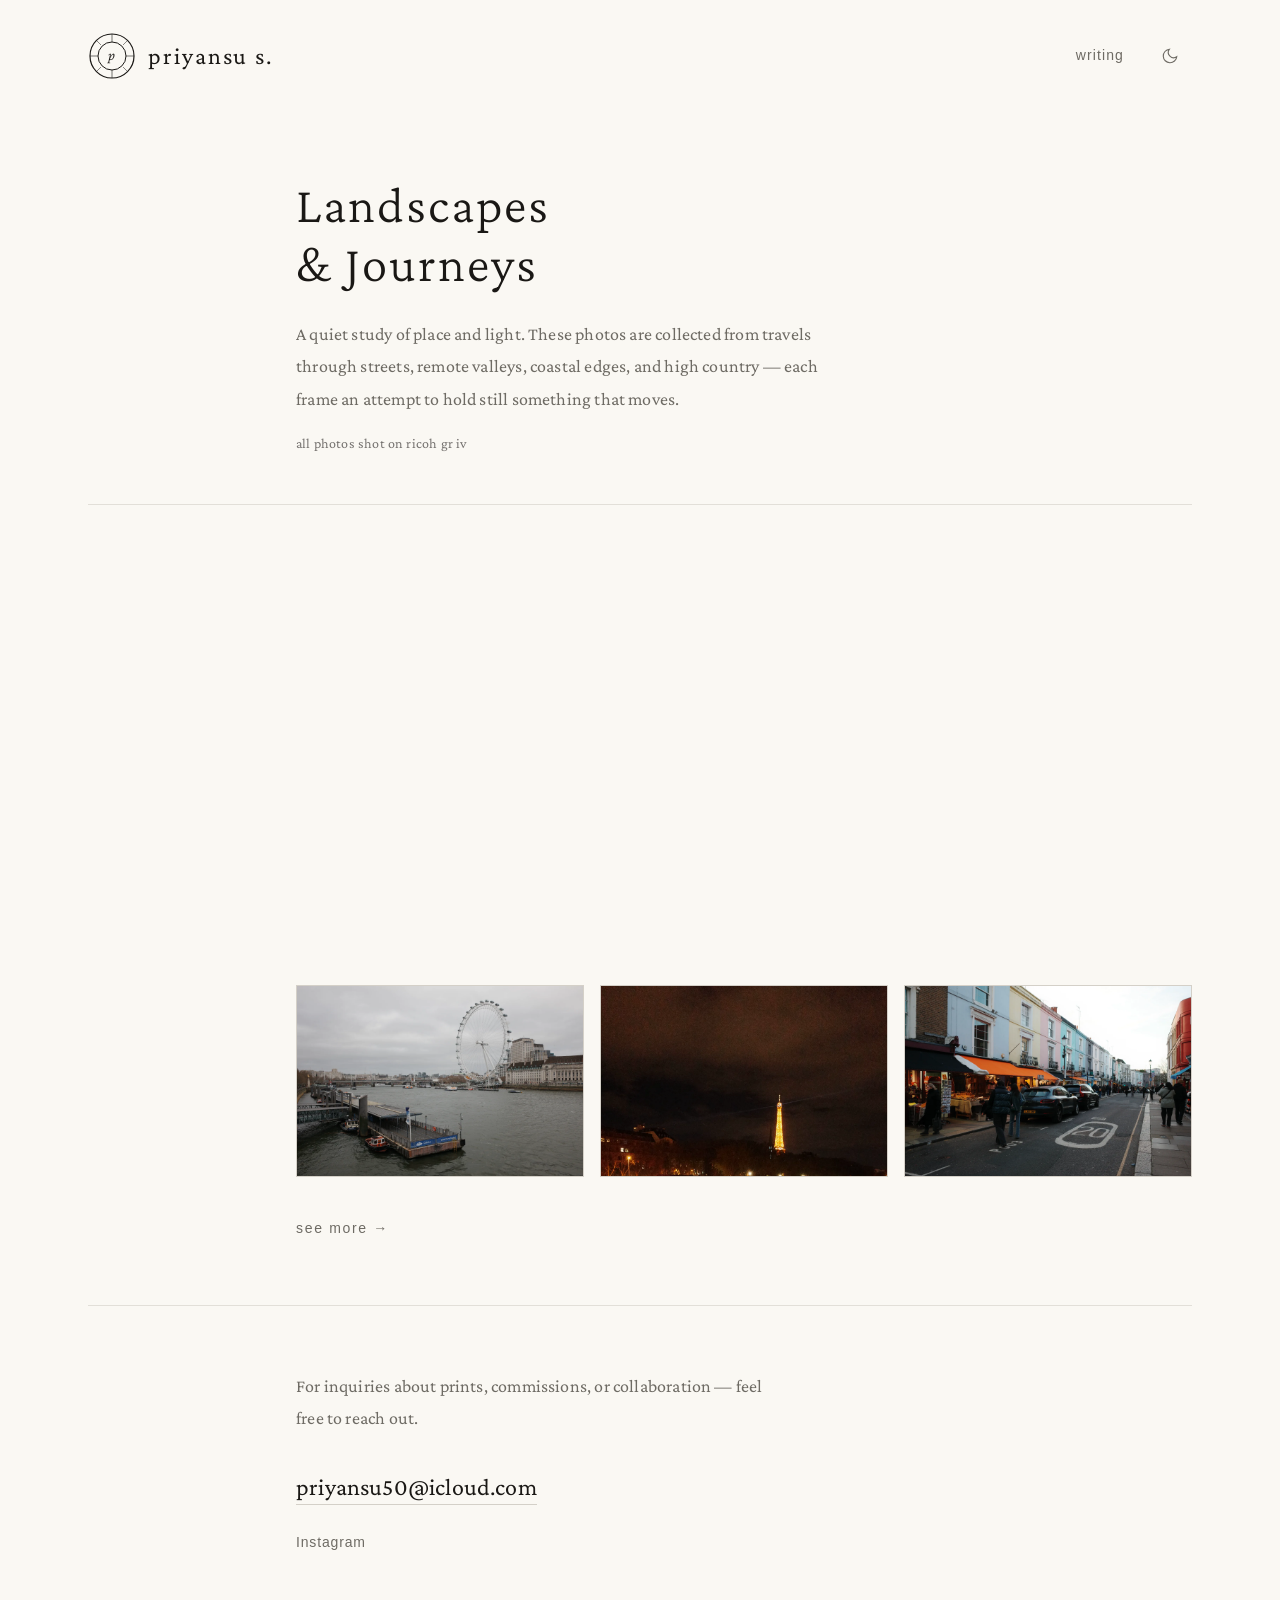
==== index.html @ a1572fcf "Fix hero spacing: remove br tag, tighten gap before gallery" ====
<!DOCTYPE html>
<html lang="en">
<head>
  <meta charset="UTF-8">
  <meta name="viewport" content="width=device-width, initial-scale=1.0">
  <title>priyansu.s</title>
  <meta name="description" content="Photography by priyansu s. — landscapes, travel, and street.">

  <!-- Open Graph -->
  <meta property="og:title" content="priyansu.s">
  <meta property="og:description" content="Photography by priyansu s. — landscapes, travel, and street.">
  <meta property="og:image" content="https://priyansu-sahu.github.io/photography-portfolio/assets/og-image.png">
  <meta property="og:type" content="website">

  <!-- Twitter Card -->
  <meta name="twitter:card" content="summary_large_image">
  <meta name="twitter:title" content="priyansu.s">
  <meta name="twitter:description" content="Photography by priyansu s.">
  <meta name="twitter:image" content="https://priyansu-sahu.github.io/photography-portfolio/assets/og-image.png">

  <!-- Fonts: Crimson Pro (Oxidist-inspired serif) + Satoshi (clean label sans) -->
  <link rel="icon" type="image/png" href="./assets/favicon.png">
  <link rel="shortcut icon" href="./assets/favicon.ico">
  <link rel="apple-touch-icon" href="./assets/favicon.png">
  <link rel="preconnect" href="https://fonts.googleapis.com">
  <link rel="preconnect" href="https://fonts.gstatic.com" crossorigin>
  <link rel="preconnect" href="https://api.fontshare.com" crossorigin>
  <link href="https://fonts.googleapis.com/css2?family=Crimson+Pro:ital,wght@0,200..900;1,200..900&display=swap" rel="stylesheet">
  <link href="https://api.fontshare.com/v2/css?f[]=satoshi@400,500,700&display=swap" rel="stylesheet">

  <link rel="stylesheet" href="./base.css">
  <link rel="stylesheet" href="./style.css">

  <!-- Inline critical: prevent flash of unstyled content -->
  <script>
    (function(){
      var d=document.documentElement;
      try{
        var saved=localStorage.getItem('theme');
        if(saved==='light'||saved==='dark') d.setAttribute('data-theme',saved);
        else if(matchMedia('(prefers-color-scheme:dark)').matches) d.setAttribute('data-theme','dark');
      }catch(e){
        if(matchMedia('(prefers-color-scheme:dark)').matches) d.setAttribute('data-theme','dark');
      }
    })();
  </script>
</head>
<body>

  <!-- Skip link -->
  <a href="#main" class="sr-only" style="position:absolute;top:0;left:0;z-index:200;padding:1rem;background:var(--color-bg);color:var(--color-text);">Skip to content</a>

  <div class="site-wrapper">

    <!-- ==================== HEADER ==================== -->
    <header class="site-header">
      <a href="/" class="logo-link" aria-label="Home">
        <!-- SVG Logo: Aperture/lens-inspired geometric mark -->
        <svg class="logo-svg" viewBox="0 0 48 48" fill="none" xmlns="http://www.w3.org/2000/svg" aria-hidden="true">
          <circle cx="24" cy="24" r="22" stroke="currentColor" stroke-width="1.2"/>
          <circle cx="24" cy="24" r="14" stroke="currentColor" stroke-width="1"/>
          <!-- Aperture blades -->
          <line x1="24" y1="2" x2="24" y2="10" stroke="currentColor" stroke-width="0.6"/>
          <line x1="24" y1="38" x2="24" y2="46" stroke="currentColor" stroke-width="0.6"/>
          <line x1="2" y1="24" x2="10" y2="24" stroke="currentColor" stroke-width="0.6"/>
          <line x1="38" y1="24" x2="46" y2="24" stroke="currentColor" stroke-width="0.6"/>
          <!-- Diagonal ticks -->
          <line x1="8.3" y1="8.3" x2="13" y2="13" stroke="currentColor" stroke-width="0.5"/>
          <line x1="35" y1="35" x2="39.7" y2="39.7" stroke="currentColor" stroke-width="0.5"/>
          <line x1="39.7" y1="8.3" x2="35" y2="13" stroke="currentColor" stroke-width="0.5"/>
          <line x1="13" y1="35" x2="8.3" y2="39.7" stroke="currentColor" stroke-width="0.5"/>
          <!-- Center p -->
          <text x="24" y="28" text-anchor="middle" dominant-baseline="auto" font-family="'Crimson Pro', Georgia, serif" font-style="italic" font-size="15" font-weight="300" fill="currentColor" stroke="none">p</text>
        </svg>
        <span class="logo-wordmark">priyansu s.</span>
      </a>

      <nav class="header-nav" aria-label="Primary">
        <a href="./blog" class="nav-link">writing</a>
        <button class="theme-toggle" data-theme-toggle aria-label="Switch to dark mode">
          <svg width="18" height="18" viewBox="0 0 24 24" fill="none" stroke="currentColor" stroke-width="1.5">
            <circle cx="12" cy="12" r="5"/>
            <path d="M12 1v2M12 21v2M4.22 4.22l1.42 1.42M18.36 18.36l1.42 1.42M1 12h2M21 12h2M4.22 19.78l1.42-1.42M18.36 5.64l1.42-1.42"/>
          </svg>
        </button>
      </nav>
    </header>

    <!-- ==================== MAIN ==================== -->
    <main id="main">

      <!-- HERO — Anecdote ledger-style intro -->
      <section class="hero">
        <div class="hero-label" aria-hidden="true"></div>
        <div class="hero-content">
          <h1>Landscapes<br>& Journeys</h1>
          <p>
            A quiet study of place and light. These photos are collected
            from travels through streets, remote valleys, coastal edges, and high country —
            each frame an attempt to hold still something that moves.
          </p>
          <p style="margin-top: var(--space-4); font-size: var(--text-xs); color: var(--color-text-faint);">all photos shot on ricoh gr iv</p>
        </div>
      </section>

      <!-- GALLERY -->
      <section class="section-row" id="gallery">
        <div class="section-label" aria-hidden="true"></div>
        <div class="gallery-grid">

          <div class="gallery-item reveal" data-lightbox>
            <picture><source srcset="./assets/R0001320.webp" type="image/webp"><img src="./assets/R0001320.jpg" alt="osaka streets" loading="eager" fetchpriority="high" decoding="sync" width="1600" height="1067"></picture>
            <div class="gallery-caption">osaka streets</div>
          </div>

          <div class="gallery-item reveal" data-lightbox>
            <picture><source srcset="./assets/R0001838.webp" type="image/webp"><img src="./assets/R0001838.jpg" alt="South Downs" loading="lazy" decoding="async" width="1600" height="1067"></picture>
            <div class="gallery-caption">south downs</div>
          </div>

          <div class="gallery-item reveal" data-lightbox>
            <picture><source srcset="./assets/R0001848.webp" type="image/webp"><img src="./assets/R0001848.jpg" alt="Beachy Head" loading="lazy" decoding="async" width="1600" height="1067"></picture>
            <div class="gallery-caption">beachy head</div>
          </div>

          <div class="gallery-item reveal" data-lightbox>
            <picture><source srcset="./assets/R0001851.webp" type="image/webp"><img src="./assets/R0001851.jpg" alt="Seven Sisters" loading="lazy" decoding="async" width="1600" height="1067"></picture>
            <div class="gallery-caption">seven sisters</div>
          </div>

          <div class="gallery-item reveal" data-lightbox>
            <picture><source srcset="./assets/R0001999.webp" type="image/webp"><img src="./assets/R0001999.jpg" alt="Louvre" loading="lazy" decoding="async" width="1600" height="1067"></picture>
            <div class="gallery-caption">louvre</div>
          </div>

          <div class="gallery-item reveal" data-lightbox>
            <picture><source srcset="./assets/R0002069.webp" type="image/webp"><img src="./assets/R0002069.jpg" alt="Seine" loading="lazy" decoding="async" width="1600" height="1067"></picture>
            <div class="gallery-caption">seine</div>
          </div>

          <div class="gallery-item reveal" data-lightbox>
            <picture><source srcset="./assets/R0001739.webp" type="image/webp"><img src="./assets/R0001739.jpg" alt="london eye" loading="lazy" decoding="async" width="1600" height="1067"></picture>
            <div class="gallery-caption">london eye</div>
          </div>

          <div class="gallery-item reveal" data-lightbox>
            <picture><source srcset="./assets/R0002017.webp" type="image/webp"><img src="./assets/R0002017.jpg" alt="paris at night" loading="lazy" decoding="async" width="897" height="1345"></picture>
            <div class="gallery-caption">paris at night</div>
          </div>

          <div class="gallery-item reveal" data-lightbox>
            <picture><source srcset="./assets/R0001812.webp" type="image/webp"><img src="./assets/R0001812.jpg" alt="portobello road" loading="lazy" decoding="async" width="1600" height="1067"></picture>
            <div class="gallery-caption">portobello road</div>
          </div>

          <a href="./gallery" class="see-more-link">see more &rarr;</a>
        </div>
      </section>

      <!-- CONTACT -->
      <section class="section-row" id="contact">
        <div class="section-label" aria-hidden="true"></div>
        <div class="contact-content">
          <p>
            For inquiries about prints, commissions, or collaboration — feel free to reach out.
          </p>
          <a href="mailto:priyansu50@icloud.com" class="contact-email">priyansu50@icloud.com</a>
          <div class="contact-links">
            <a href="https://www.instagram.com/priontherun" target="_blank" rel="noopener noreferrer">Instagram</a>

          </div>
        </div>
      </section>

    </main>

    <!-- ==================== FOOTER ==================== -->

  </div>

  <!-- LIGHTBOX -->
  <div class="lightbox" id="lightbox" role="dialog" aria-modal="true" aria-label="Image viewer">
    <button class="lightbox-close" aria-label="Close image viewer">
      <svg width="24" height="24" viewBox="0 0 24 24" fill="none" stroke="currentColor" stroke-width="1.5">
        <path d="M18 6 6 18M6 6l12 12"/>
      </svg>
    </button>
    <button class="lightbox-prev" id="lightbox-prev" aria-label="Previous image">
      <svg width="24" height="24" viewBox="0 0 24 24" fill="none" stroke="currentColor" stroke-width="1.5">
        <path d="M15 18l-6-6 6-6"/>
      </svg>
    </button>
    <img src="" alt="Full size photograph" id="lightbox-img">
    <div class="lightbox-counter" id="lightbox-counter"></div>
    <button class="lightbox-next" id="lightbox-next" aria-label="Next image">
      <svg width="24" height="24" viewBox="0 0 24 24" fill="none" stroke="currentColor" stroke-width="1.5">
        <path d="M9 18l6-6-6-6"/>
      </svg>
    </button>
  </div>

  <script src="./app.js" defer></script>
</body>
</html>
---- base.css ----
/* base.css — Reset & Foundation */
*, *::before, *::after { box-sizing: border-box; margin: 0; padding: 0; }

html {
  -moz-text-size-adjust: none;
  -webkit-text-size-adjust: none;
  text-size-adjust: none;
  -webkit-font-smoothing: antialiased;
  -moz-osx-font-smoothing: grayscale;
  text-rendering: optimizeLegibility;
  scroll-behavior: smooth;
  hanging-punctuation: first last;
  scroll-padding-top: 4rem;
}

body {
  min-height: 100dvh;
  line-height: 1.6;
  font-family: var(--font-body, serif);
  font-size: var(--text-base);
  color: var(--color-text);
  background-color: var(--color-bg);
}

img, picture, video, canvas, svg { display: block; max-width: 100%; height: auto; }
ul[role="list"], ol[role="list"] { list-style: none; }
input, button, textarea, select { font: inherit; color: inherit; }

h1, h2, h3, h4, h5, h6 { text-wrap: balance; line-height: 1.15; }
p, li, figcaption { text-wrap: pretty; max-width: 72ch; }

::selection {
  background: rgba(91, 59, 64, 0.25); /* fallback for browsers without oklch */
  background: oklch(from var(--color-accent) l c h / 0.25);
  color: var(--color-text);
}

:focus-visible {
  outline: 2px solid var(--color-accent);
  outline-offset: 3px;
  border-radius: 2px;
}

@media (prefers-reduced-motion: reduce) {
  *, *::before, *::after {
    animation-duration: 0.01ms !important;
    animation-iteration-count: 1 !important;
    transition-duration: 0.01ms !important;
    scroll-behavior: auto !important;
  }
}

button { cursor: pointer; background: none; border: none; }

a, button, [role="button"], [role="link"], input, textarea, select {
  transition: color 180ms cubic-bezier(0.16, 1, 0.3, 1),
              background 180ms cubic-bezier(0.16, 1, 0.3, 1),
              border-color 180ms cubic-bezier(0.16, 1, 0.3, 1),
              opacity 180ms cubic-bezier(0.16, 1, 0.3, 1);
}

.sr-only {
  position: absolute; width: 1px; height: 1px; padding: 0; margin: -1px;
  overflow: hidden; clip: rect(0, 0, 0, 0); white-space: nowrap; border-width: 0;
}
---- style.css ----
/* ============================================================
   PHOTOGRAPHY PORTFOLIO — Style
   Art direction: Anecdote NYC warmth + Oxidist book typography
   ============================================================ */

/* --- Design Tokens --- */
:root {
  /* Type scale (fluid) */
  --text-xs:   clamp(0.75rem,  0.7rem  + 0.25vw, 0.875rem);
  --text-sm:   clamp(0.875rem, 0.8rem  + 0.35vw, 1rem);
  --text-base: clamp(1rem,     0.95rem + 0.25vw, 1.125rem);
  --text-lg:   clamp(1.125rem, 1rem    + 0.75vw, 1.5rem);
  --text-xl:   clamp(1.5rem,   1.2rem  + 1.25vw, 2.25rem);
  --text-2xl:  clamp(2rem,     1.2rem  + 2.5vw,  3.5rem);
  --text-3xl:  clamp(2.5rem,   1rem    + 4vw,    5rem);

  /* Spacing (4px base) */
  --space-1:  0.25rem;
  --space-2:  0.5rem;
  --space-3:  0.75rem;
  --space-4:  1rem;
  --space-5:  1.25rem;
  --space-6:  1.5rem;
  --space-8:  2rem;
  --space-10: 2.5rem;
  --space-12: 3rem;
  --space-16: 4rem;
  --space-20: 5rem;
  --space-24: 6rem;
  --space-32: 8rem;

  /* Fonts */
  --font-body: 'Crimson Pro', 'Georgia', serif;
  --font-display: 'Crimson Pro', 'Georgia', serif;
  --font-label: 'Satoshi', 'Helvetica Neue', sans-serif;

  /* Transitions */
  --ease-out: cubic-bezier(0.16, 1, 0.3, 1);
  --transition-interactive: 180ms cubic-bezier(0.16, 1, 0.3, 1);
}

/* --- Light Mode (default) --- */
:root, [data-theme="light"] {
  --color-bg:          #faf8f3;
  --color-surface:     #f5f2eb;
  --color-text:        #1a1815;
  --color-text-muted:  #6e6b64;
  --color-text-faint:  #767370;
  --color-accent:      #5b3b40;
  --color-accent-hover:#4a2d32;
  --color-border:      #d4d0c8;
  --color-divider:     #e2dfd8;
}

/* --- Dark Mode --- */
[data-theme="dark"] {
  --color-bg:          #141311;
  --color-surface:     #1e1d1a;
  --color-text:        #d5d3ce;
  --color-text-muted:  #8a8882;
  --color-text-faint:  #777471;
  --color-accent:      #c2929a;
  --color-accent-hover:#d4a8af;
  --color-border:      #3d3c38;
  --color-divider:     #2a2926;
}

@media (prefers-color-scheme: dark) {
  :root:not([data-theme]) {
    --color-bg:          #141311;
    --color-surface:     #1e1d1a;
    --color-text:        #d5d3ce;
    --color-text-muted:  #8a8882;
    --color-text-faint:  #777471;
    --color-accent:      #c2929a;
    --color-accent-hover:#d4a8af;
    --color-border:      #3d3c38;
    --color-divider:     #2a2926;
  }
}

/* ============================================================
   LAYOUT
   ============================================================ */

body {
  font-family: var(--font-body);
  font-size: var(--text-base);
  line-height: 1.7;
  letter-spacing: 0.01em;
}

.site-wrapper {
  max-width: 1200px;
  margin-inline: auto;
  padding-inline: var(--space-6);
}

@media (min-width: 1024px) {
  .site-wrapper {
    padding-inline: var(--space-12);
  }
}

/* ============================================================
   HEADER — Oxidist-style sidebar feel on desktop, top on mobile
   ============================================================ */

.site-header {
  padding-block: var(--space-8);
  display: flex;
  align-items: center;
  justify-content: space-between;
}

.logo-link {
  display: flex;
  align-items: center;
  gap: var(--space-3);
  text-decoration: none;
  color: var(--color-text);
}

.logo-svg {
  width: 48px;
  height: 48px;
  flex-shrink: 0;
  transition: transform 600ms cubic-bezier(0.16, 1, 0.3, 1);
}

.logo-link:hover .logo-svg {
  animation: logo-spin 8s linear infinite;
}

@keyframes logo-spin {
  from { transform: rotate(0deg); }
  to   { transform: rotate(360deg); }
}

.logo-wordmark {
  font-family: var(--font-display);
  font-size: var(--text-lg);
  font-weight: 400;
  letter-spacing: 0.08em;
  text-transform: lowercase;
}

.header-nav {
  display: flex;
  align-items: center;
  gap: var(--space-6);
}

.nav-link {
  font-family: var(--font-label);
  font-size: var(--text-xs);
  font-weight: 500;
  letter-spacing: 0.08em;
  text-transform: none;
  text-decoration: none;
  color: var(--color-text-muted);
  position: relative;
}

.nav-link::after {
  content: '';
  position: absolute;
  bottom: -2px;
  left: 0;
  width: 0;
  height: 1px;
  background: var(--color-text);
  transition: width 300ms var(--ease-out);
}

.nav-link:hover {
  color: var(--color-text);
}

.nav-link:hover::after {
  width: 100%;
}

.theme-toggle {
  padding: var(--space-3);
  min-width: 44px;
  min-height: 44px;
  color: var(--color-text-muted);
  display: flex;
  align-items: center;
  justify-content: center;
}

.theme-toggle:hover {
  color: var(--color-text);
}

/* ============================================================
   HERO — Anecdote-style warm, document-like introduction
   ============================================================ */

.hero {
  padding-block: var(--space-12) var(--space-16);
  display: grid;
  gap: var(--space-8);
}

@media (min-width: 768px) {
  .hero {
    grid-template-columns: 160px 1fr;
    gap: var(--space-12);
    padding-block: var(--space-16) var(--space-12);
  }
}

.hero-label {
  font-family: var(--font-label);
  font-size: var(--text-xs);
  font-weight: 700;
  letter-spacing: 0.18em;
  text-transform: uppercase;
  color: var(--color-text-muted);
  text-align: left;
}

@media (min-width: 768px) {
  .hero-label {
    text-align: right;
    padding-top: 0.35em;
  }
}

.hero-content h1 {
  font-family: var(--font-display);
  font-size: var(--text-2xl);
  font-weight: 300;
  line-height: 1.15;
  letter-spacing: 0.04em;
  color: var(--color-text);
  margin-bottom: var(--space-6);
}

.hero-content p {
  font-size: var(--text-base);
  color: var(--color-text-muted);
  max-width: 55ch;
  line-height: 1.8;
}

/* ============================================================
   SECTION LABEL — Anecdote ledger-style labels
   ============================================================ */

.section-row {
  display: grid;
  gap: var(--space-6);
  padding-block: var(--space-12);
  border-top: 1px solid var(--color-divider);
}

@media (min-width: 768px) {
  .section-row {
    grid-template-columns: 160px 1fr;
    gap: var(--space-12);
    padding-block: var(--space-16);
  }
}

.section-label {
  font-family: var(--font-label);
  font-size: var(--text-xs);
  font-weight: 700;
  letter-spacing: 0.18em;
  text-transform: uppercase;
  color: var(--color-text-muted);
  text-align: left;
}

@media (min-width: 768px) {
  .section-label {
    text-align: right;
    padding-top: 0.35em;
  }
}

/* ============================================================
   GALLERY — Grid of placeholder image slots
   ============================================================ */

.gallery-grid {
  display: grid;
  grid-template-columns: repeat(2, 1fr);
  gap: var(--space-4);
}

@media (min-width: 1024px) {
  .gallery-grid {
    grid-template-columns: repeat(3, 1fr);
  }
}

.gallery-item {
  position: relative;
  overflow: hidden;
  aspect-ratio: 3 / 2;
  background: var(--color-surface);
  border: 1px solid var(--color-border);
  cursor: pointer;
}

.gallery-item img {
  width: 100%;
  height: 100%;
  object-fit: cover;
  transition: transform 600ms var(--ease-out), opacity 400ms var(--ease-out);
}

.gallery-item:hover img {
  transform: scale(1.03);
}

/* Placeholder state — shown when no real image is loaded */
.gallery-placeholder {
  width: 100%;
  height: 100%;
  display: flex;
  flex-direction: column;
  align-items: center;
  justify-content: center;
  gap: var(--space-3);
  color: var(--color-text-faint);
  font-family: var(--font-label);
  font-size: var(--text-xs);
  letter-spacing: 0.1em;
  text-transform: uppercase;
}

.gallery-placeholder svg {
  width: 32px;
  height: 32px;
  opacity: 0.4;
}

/* Caption overlay on hover */
.gallery-caption {
  position: absolute;
  bottom: 0;
  left: 0;
  right: 0;
  padding: var(--space-4) var(--space-4) var(--space-3);
  background: linear-gradient(to top, rgba(0,0,0,0.72), transparent);
  color: #f0ede6;
  font-family: var(--font-label);
  font-size: var(--text-xs);
  letter-spacing: 0.08em;
  text-transform: none;
  font-weight: 500;
  opacity: 0;
  transform: translateY(4px);
  transition: opacity 300ms var(--ease-out), transform 300ms var(--ease-out);
}

.gallery-item:hover .gallery-caption {
  opacity: 1;
  transform: translateY(0);
}

/* Always show captions on touch devices */
@media (hover: none) {
  .gallery-caption {
    opacity: 1;
    transform: translateY(0);
  }
}

/* ============================================================
   FEATURED IMAGE — Full-width break
   ============================================================ */

.featured-image {
  width: 100vw;
  margin-left: calc(-50vw + 50%);
  aspect-ratio: 21 / 9;
  background: var(--color-surface);
  border-top: 1px solid var(--color-divider);
  border-bottom: 1px solid var(--color-divider);
  overflow: hidden;
  position: relative;
}

.featured-image img {
  width: 100%;
  height: 100%;
  object-fit: cover;
}

.featured-image .featured-placeholder {
  width: 100%;
  height: 100%;
  display: flex;
  flex-direction: column;
  align-items: center;
  justify-content: center;
  gap: var(--space-3);
  color: var(--color-text-faint);
  font-family: var(--font-label);
  font-size: var(--text-sm);
  letter-spacing: 0.1em;
  text-transform: uppercase;
}

/* ============================================================
   SEE MORE LINK
   ============================================================ */

.see-more-link {
  grid-column: 1 / -1;
  display: inline-block;
  margin-top: var(--space-6);
  font-family: var(--font-label);
  font-size: var(--text-xs);
  font-weight: 500;
  letter-spacing: 0.12em;
  text-transform: lowercase;
  text-decoration: none;
  color: var(--color-text-muted);
  transition: color var(--transition-interactive);
}

.see-more-link:hover {
  color: var(--color-text);
}

/* ============================================================
   CONTACT — Anecdote-style minimal form
   ============================================================ */

.contact-content {
  max-width: 480px;
}

.contact-content p {
  font-size: var(--text-base);
  color: var(--color-text-muted);
  margin-bottom: var(--space-8);
  line-height: 1.8;
}

.contact-email {
  font-family: var(--font-body);
  font-size: var(--text-lg);
  color: var(--color-text);
  text-decoration: none;
  border-bottom: 1px solid var(--color-border);
  padding-bottom: var(--space-1);
  transition: border-color 300ms var(--ease-out), color 300ms var(--ease-out);
}

.contact-email:hover {
  border-color: var(--color-accent);
  color: var(--color-accent);
}

.contact-links {
  display: flex;
  gap: var(--space-6);
  margin-top: var(--space-6);
}

.contact-links a {
  font-family: var(--font-label);
  font-size: var(--text-xs);
  letter-spacing: 0.06em;
  text-transform: none;
  font-weight: 500;
  color: var(--color-text-muted);
  text-decoration: none;
  transition: color var(--transition-interactive);
}

.contact-links a:hover {
  color: var(--color-text);
}



/* ============================================================
   LIGHTBOX
   ============================================================ */

.lightbox {
  position: fixed;
  inset: 0;
  z-index: 100;
  background: rgba(0, 0, 0, 0.92);
  display: flex;
  align-items: center;
  justify-content: center;
  padding: var(--space-8);
  cursor: zoom-out;
  opacity: 0;
  pointer-events: none;
  transition: opacity 300ms var(--ease-out);
}

.lightbox.active {
  opacity: 1;
  pointer-events: auto;
}

.lightbox img {
  max-width: 90vw;
  max-height: 85vh;
  object-fit: contain;
  border: none;
}

.lightbox-close {
  position: absolute;
  top: var(--space-6);
  right: var(--space-6);
  color: #d5d3ce;
  padding: var(--space-2);
  min-width: 44px;
  min-height: 44px;
  z-index: 101;
  display: flex;
  align-items: center;
  justify-content: center;
}

.lightbox-close:hover { color: #fff; }

.lightbox-prev,
.lightbox-next {
  position: absolute;
  top: 50%;
  transform: translateY(-50%);
  color: #d5d3ce;
  padding: var(--space-3);
  min-width: 44px;
  min-height: 44px;
  z-index: 101;
  display: flex;
  align-items: center;
  justify-content: center;
  transition: color 200ms, opacity 200ms;
}

.lightbox-prev { left: var(--space-6); }
.lightbox-next { right: var(--space-6); }

.lightbox-prev:hover,
.lightbox-next:hover { color: #fff; }

.lightbox-counter {
  position: absolute;
  bottom: var(--space-6);
  left: 50%;
  transform: translateX(-50%);
  font-family: var(--font-label);
  font-size: var(--text-xs);
  letter-spacing: 0.1em;
  color: rgba(255,255,255,0.5);
  user-select: none;
}

/* ============================================================
   SCROLL REVEALS — CSS-only, opacity-based (no layout shift)
   ============================================================ */

.reveal {
  opacity: 1;
}

@supports (animation-timeline: scroll()) {
  .reveal {
    opacity: 0;
    animation: reveal-fade linear both;
    animation-timeline: view();
    animation-range: entry 0% entry 80%;
  }
}

@keyframes reveal-fade {
  to { opacity: 1; }
}

/* Stagger delays for gallery items */
.gallery-item:nth-child(2) { animation-delay: 60ms; }
.gallery-item:nth-child(3) { animation-delay: 120ms; }
.gallery-item:nth-child(4) { animation-delay: 180ms; }
.gallery-item:nth-child(5) { animation-delay: 240ms; }
.gallery-item:nth-child(6) { animation-delay: 300ms; }
.gallery-item:nth-child(7) { animation-delay: 360ms; }
.gallery-item:nth-child(8) { animation-delay: 420ms; }
.gallery-item:nth-child(9) { animation-delay: 480ms; }

/* ============================================================
   DECORATIVE — Oxidist star bullets
   ============================================================ */

.star-bullet::before {
  content: '✧';
  margin-right: var(--space-3);
  color: var(--color-text-faint);
}

/* ============================================================
   RESPONSIVE FINE-TUNING
   ============================================================ */

@media (max-width: 639px) {
  .hero-content h1 {
    font-size: clamp(1.75rem, 1.2rem + 2.5vw, 2.5rem);
  }

  .site-header {
    padding-block: var(--space-6);
  }

  .logo-wordmark {
    font-size: var(--text-base);
  }

  .section-row {
    padding-block: var(--space-8);
  }

  .featured-image {
    aspect-ratio: 16 / 9;
  }
}
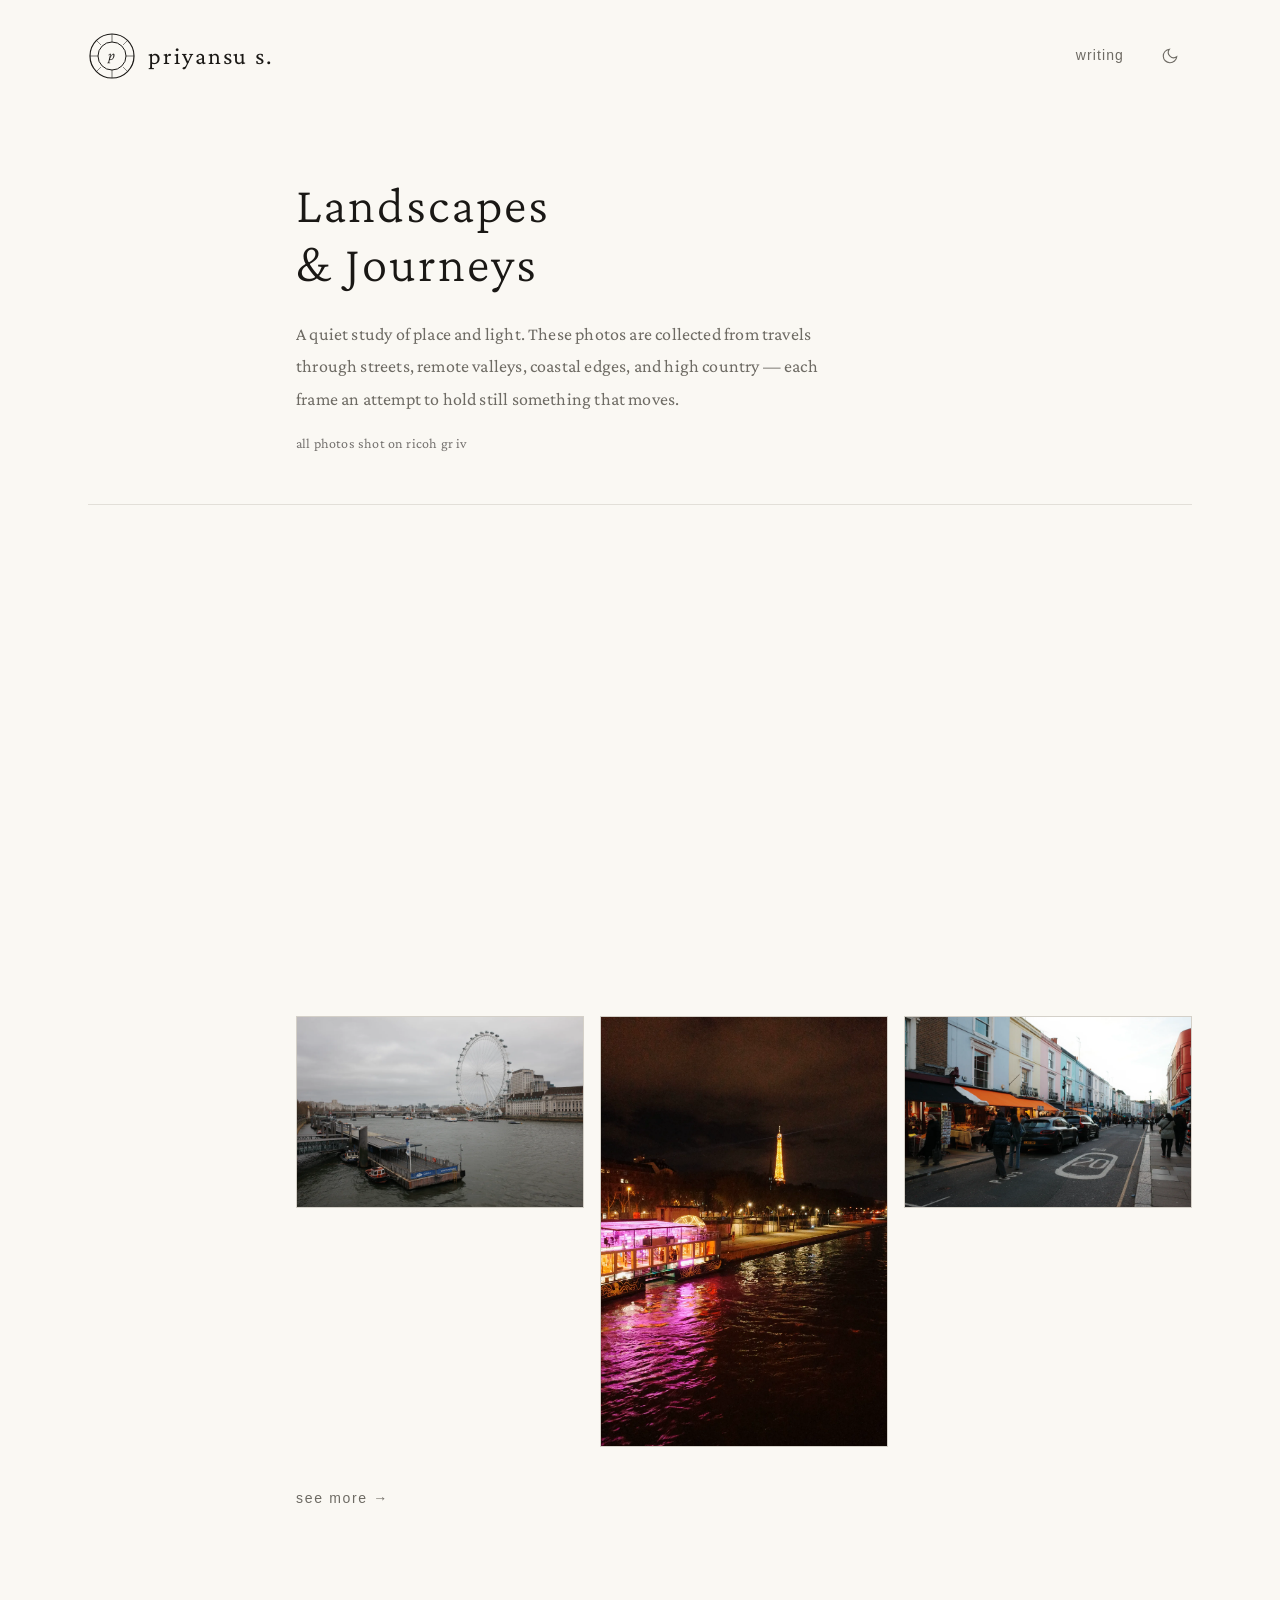
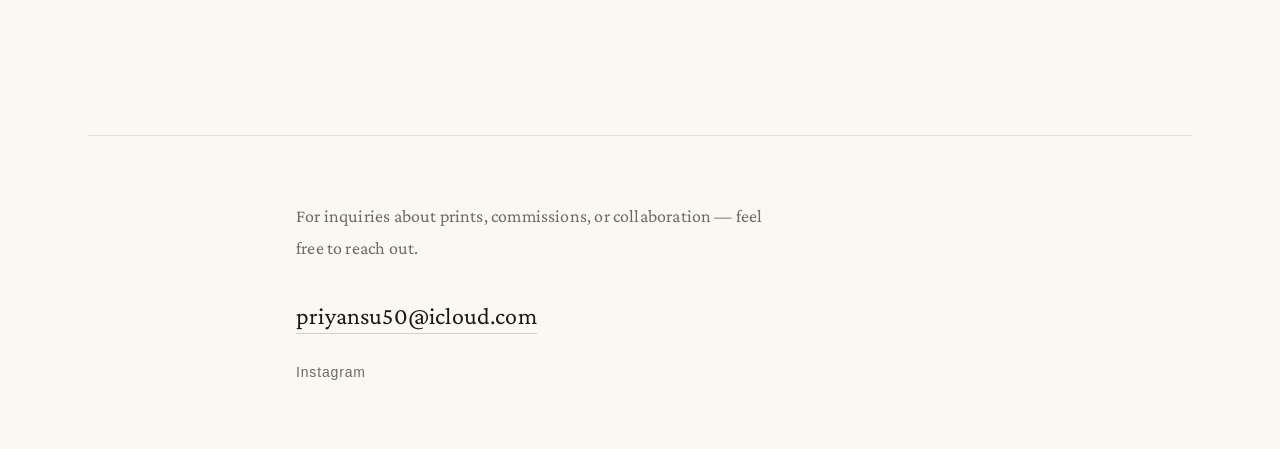
==== commit 84b8510f: "Portrait images span 2 rows in gallery grid" ====
--- a/index.html
+++ b/index.html
@@ -143,7 +143,7 @@
             <div class="gallery-caption">london eye</div>
           </div>
 
-          <div class="gallery-item reveal" data-lightbox>
+          <div class="gallery-item gallery-item--portrait reveal" data-lightbox>
             <picture><source srcset="./assets/R0002017.webp" type="image/webp"><img src="./assets/R0002017.jpg" alt="paris at night" loading="lazy" decoding="async" width="897" height="1345"></picture>
             <div class="gallery-caption">paris at night</div>
           </div>
--- a/style.css
+++ b/style.css
@@ -290,6 +290,7 @@
 .gallery-grid {
   display: grid;
   grid-template-columns: repeat(2, 1fr);
+  grid-auto-rows: 1fr;
   gap: var(--space-4);
 }
 
@@ -306,6 +307,11 @@
   background: var(--color-surface);
   border: 1px solid var(--color-border);
   cursor: pointer;
+}
+
+.gallery-item--portrait {
+  grid-row: span 2;
+  aspect-ratio: auto;
 }
 
 .gallery-item img {
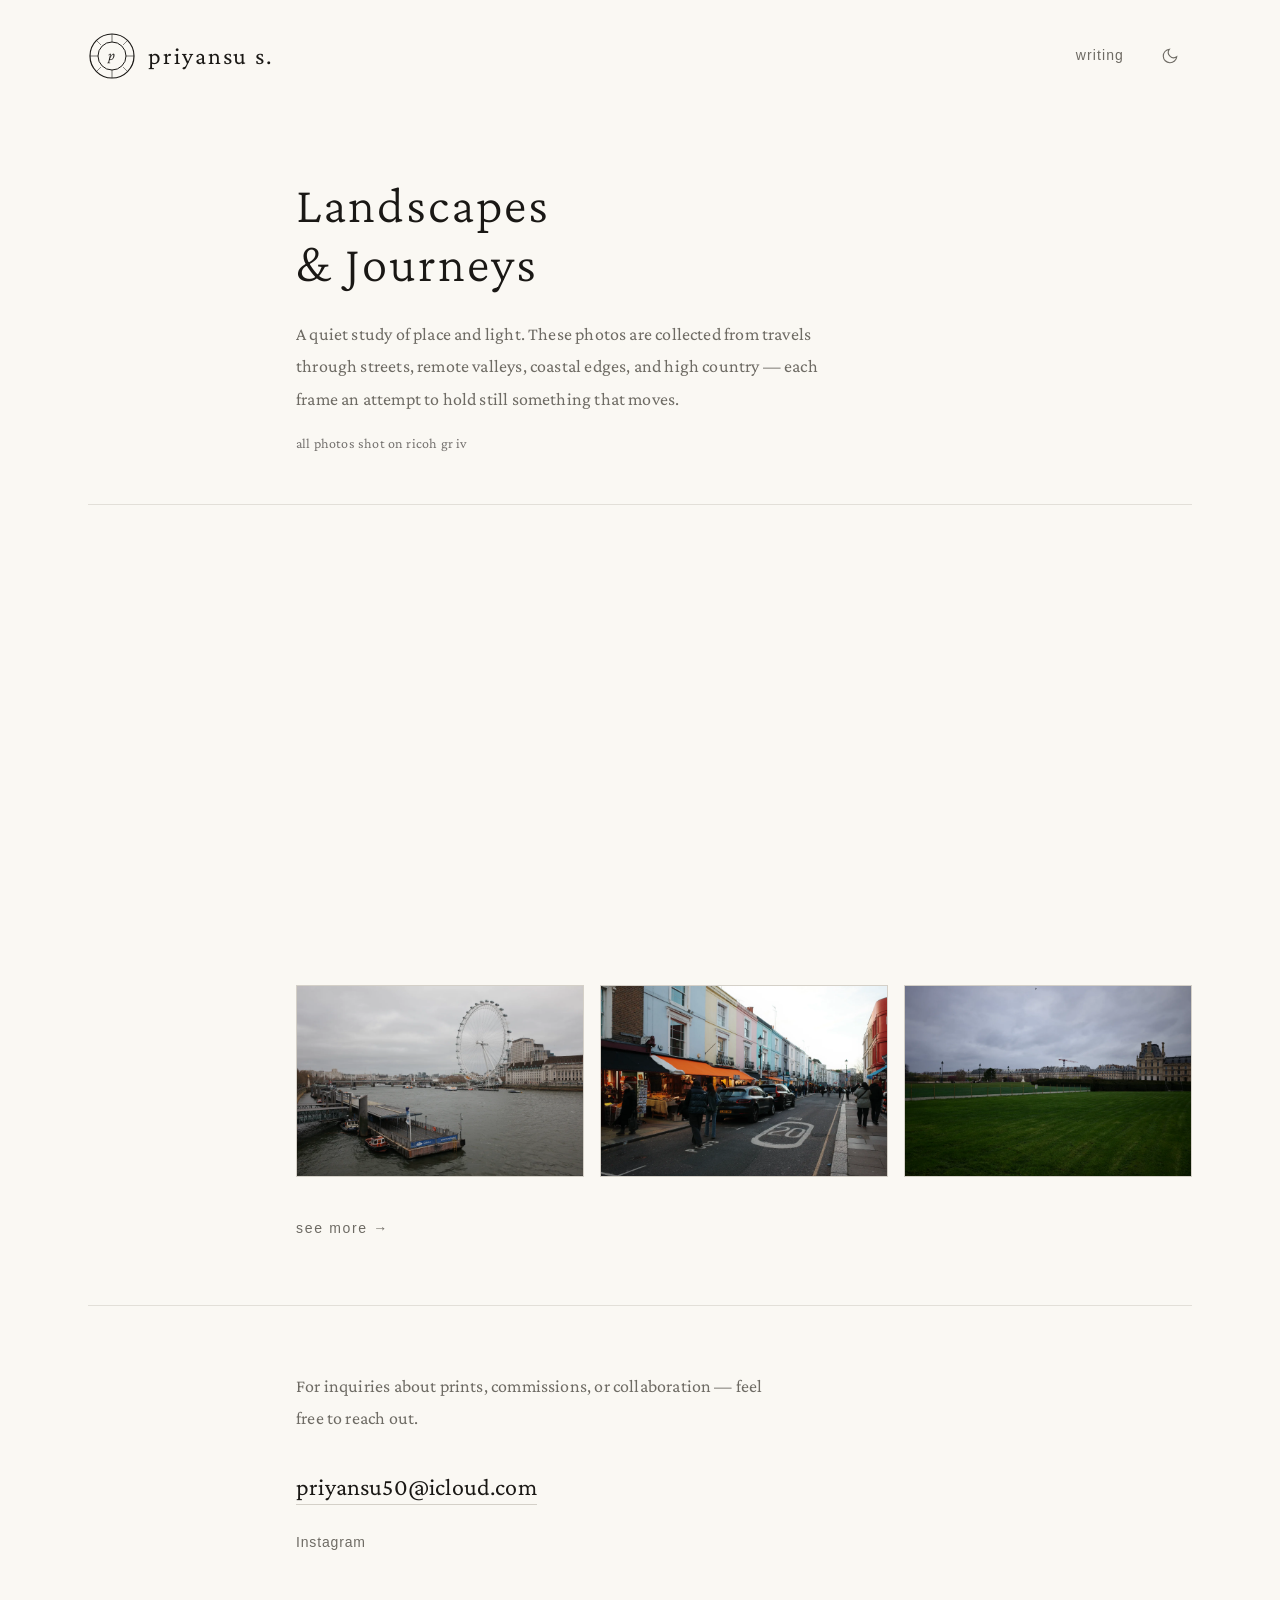
==== commit a49b9c6a: "Fix grid: show only landscape photos on homepage, keep portraits for gallery only" ====
--- a/index.html
+++ b/index.html
@@ -143,14 +143,14 @@
             <div class="gallery-caption">london eye</div>
           </div>
 
-          <div class="gallery-item gallery-item--portrait reveal" data-lightbox>
-            <picture><source srcset="./assets/R0002017.webp" type="image/webp"><img src="./assets/R0002017.jpg" alt="paris at night" loading="lazy" decoding="async" width="897" height="1345"></picture>
-            <div class="gallery-caption">paris at night</div>
-          </div>
-
           <div class="gallery-item reveal" data-lightbox>
             <picture><source srcset="./assets/R0001812.webp" type="image/webp"><img src="./assets/R0001812.jpg" alt="portobello road" loading="lazy" decoding="async" width="1600" height="1067"></picture>
             <div class="gallery-caption">portobello road</div>
+          </div>
+
+          <div class="gallery-item reveal" data-lightbox>
+            <picture><source srcset="./assets/R0002077.webp" type="image/webp"><img src="./assets/R0002077.jpg" alt="tuileries" loading="lazy" decoding="async" width="1600" height="1067"></picture>
+            <div class="gallery-caption">tuileries</div>
           </div>
 
           <a href="./gallery" class="see-more-link">see more &rarr;</a>
--- a/style.css
+++ b/style.css
@@ -290,7 +290,6 @@
 .gallery-grid {
   display: grid;
   grid-template-columns: repeat(2, 1fr);
-  grid-auto-rows: 1fr;
   gap: var(--space-4);
 }
 
@@ -309,10 +308,6 @@
   cursor: pointer;
 }
 
-.gallery-item--portrait {
-  grid-row: span 2;
-  aspect-ratio: auto;
-}
 
 .gallery-item img {
   width: 100%;
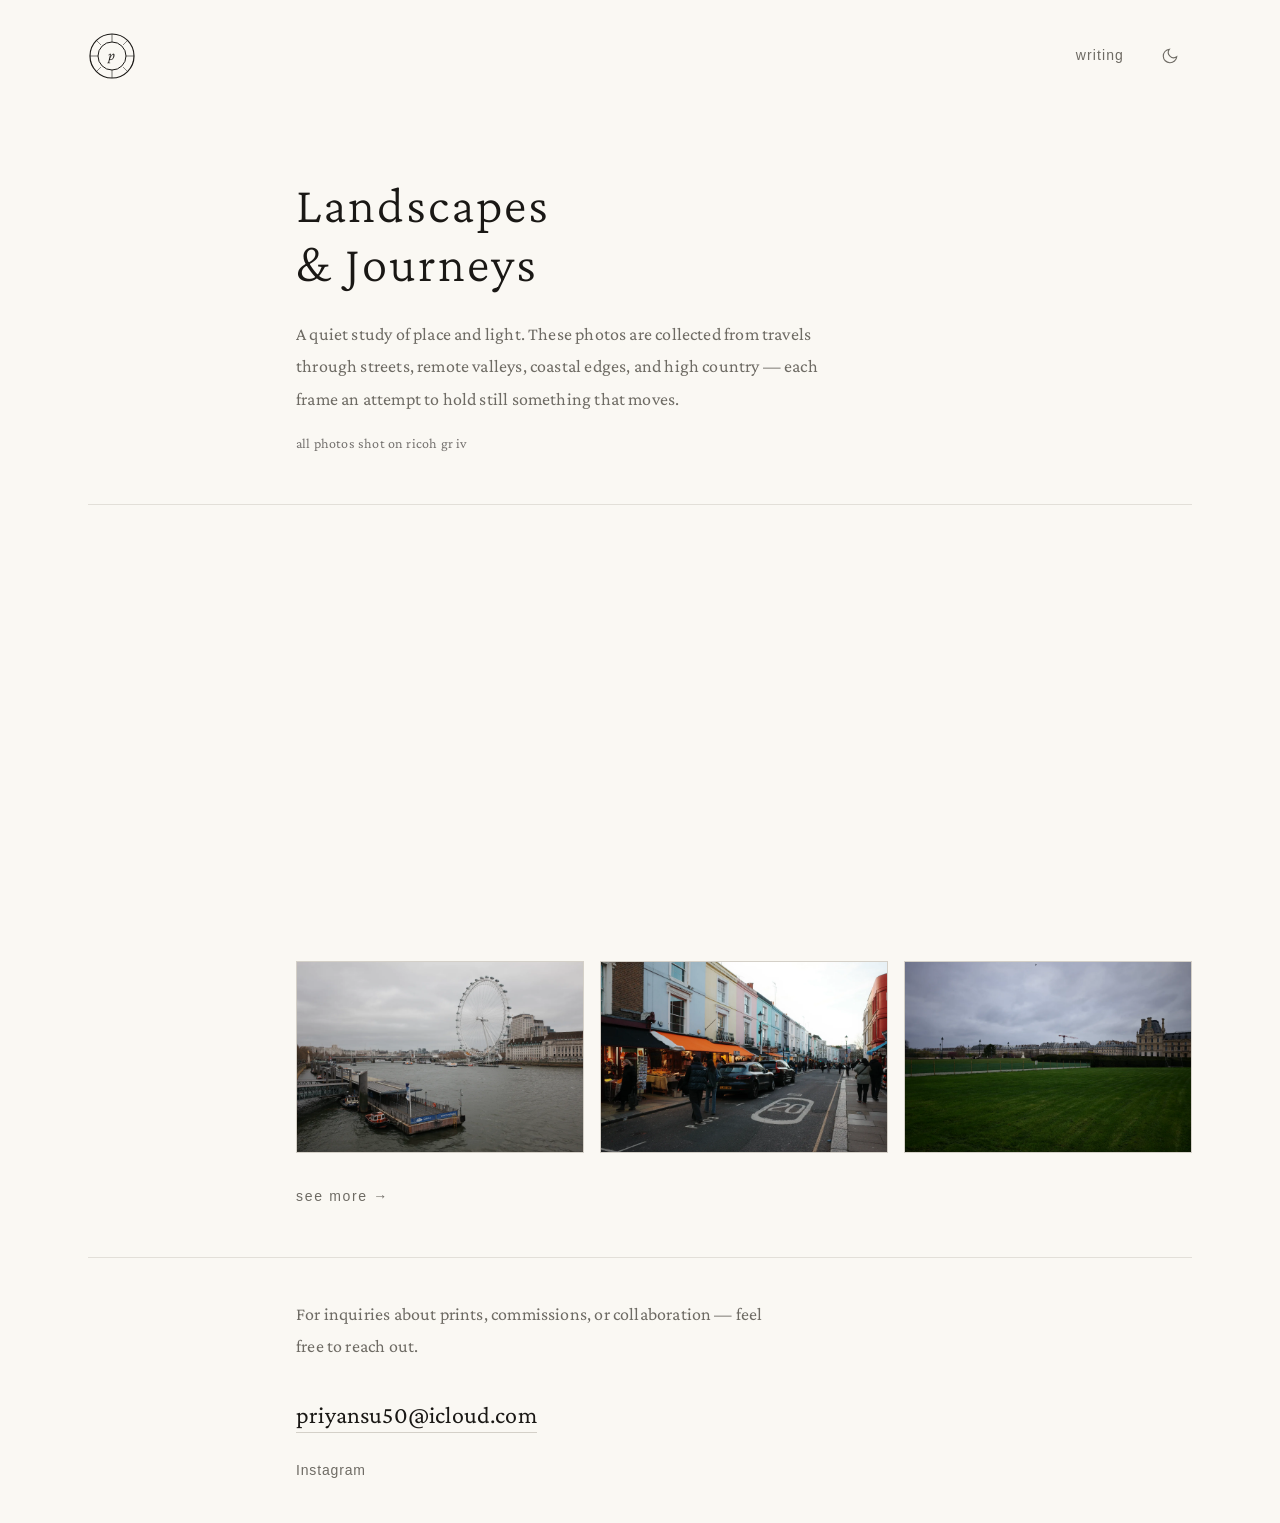
==== commit eb7ad519: "Add tegaki handwriting animation to logo wordmark on homepage" ====
--- a/index.html
+++ b/index.html
@@ -72,7 +72,8 @@
           <!-- Center p -->
           <text x="24" y="28" text-anchor="middle" dominant-baseline="auto" font-family="'Crimson Pro', Georgia, serif" font-style="italic" font-size="15" font-weight="300" fill="currentColor" stroke="none">p</text>
         </svg>
-        <span class="logo-wordmark">priyansu s.</span>
+        <tegaki-renderer font="Parisienne" text="priyansu s." class="logo-wordmark logo-wordmark--tegaki" style="display:inline-block;"></tegaki-renderer>
+        <noscript><span class="logo-wordmark">priyansu s.</span></noscript>
       </a>
 
       <nav class="header-nav" aria-label="Primary">
@@ -200,5 +201,11 @@
   </div>
 
   <script src="./app.js" defer></script>
+  <script type="module">
+    import { registerTegakiElement, TegakiEngine } from 'https://esm.sh/tegaki@0.13.0/wc';
+    import parisienne from 'https://esm.sh/tegaki@0.13.0/fonts/parisienne';
+    TegakiEngine.registerBundle(parisienne);
+    registerTegakiElement();
+  </script>
 </body>
 </html>
--- a/style.css
+++ b/style.css
@@ -145,6 +145,13 @@
   text-transform: lowercase;
 }
 
+.logo-wordmark--tegaki {
+  font-size: clamp(1.3rem, 1rem + 1vw, 1.7rem);
+  color: var(--color-text);
+  --tegaki-color: var(--color-text);
+  vertical-align: middle;
+}
+
 .header-nav {
   display: flex;
   align-items: center;
@@ -254,7 +261,7 @@
 .section-row {
   display: grid;
   gap: var(--space-6);
-  padding-block: var(--space-12);
+  padding-block: var(--space-8);
   border-top: 1px solid var(--color-divider);
 }
 
@@ -262,7 +269,7 @@
   .section-row {
     grid-template-columns: 160px 1fr;
     gap: var(--space-12);
-    padding-block: var(--space-16);
+    padding-block: var(--space-10);
   }
 }
 
@@ -416,8 +423,10 @@
 
 .see-more-link {
   grid-column: 1 / -1;
+  justify-self: start;
   display: inline-block;
-  margin-top: var(--space-6);
+  margin-top: var(--space-4);
+  margin-bottom: var(--space-2);
   font-family: var(--font-label);
   font-size: var(--text-xs);
   font-weight: 500;
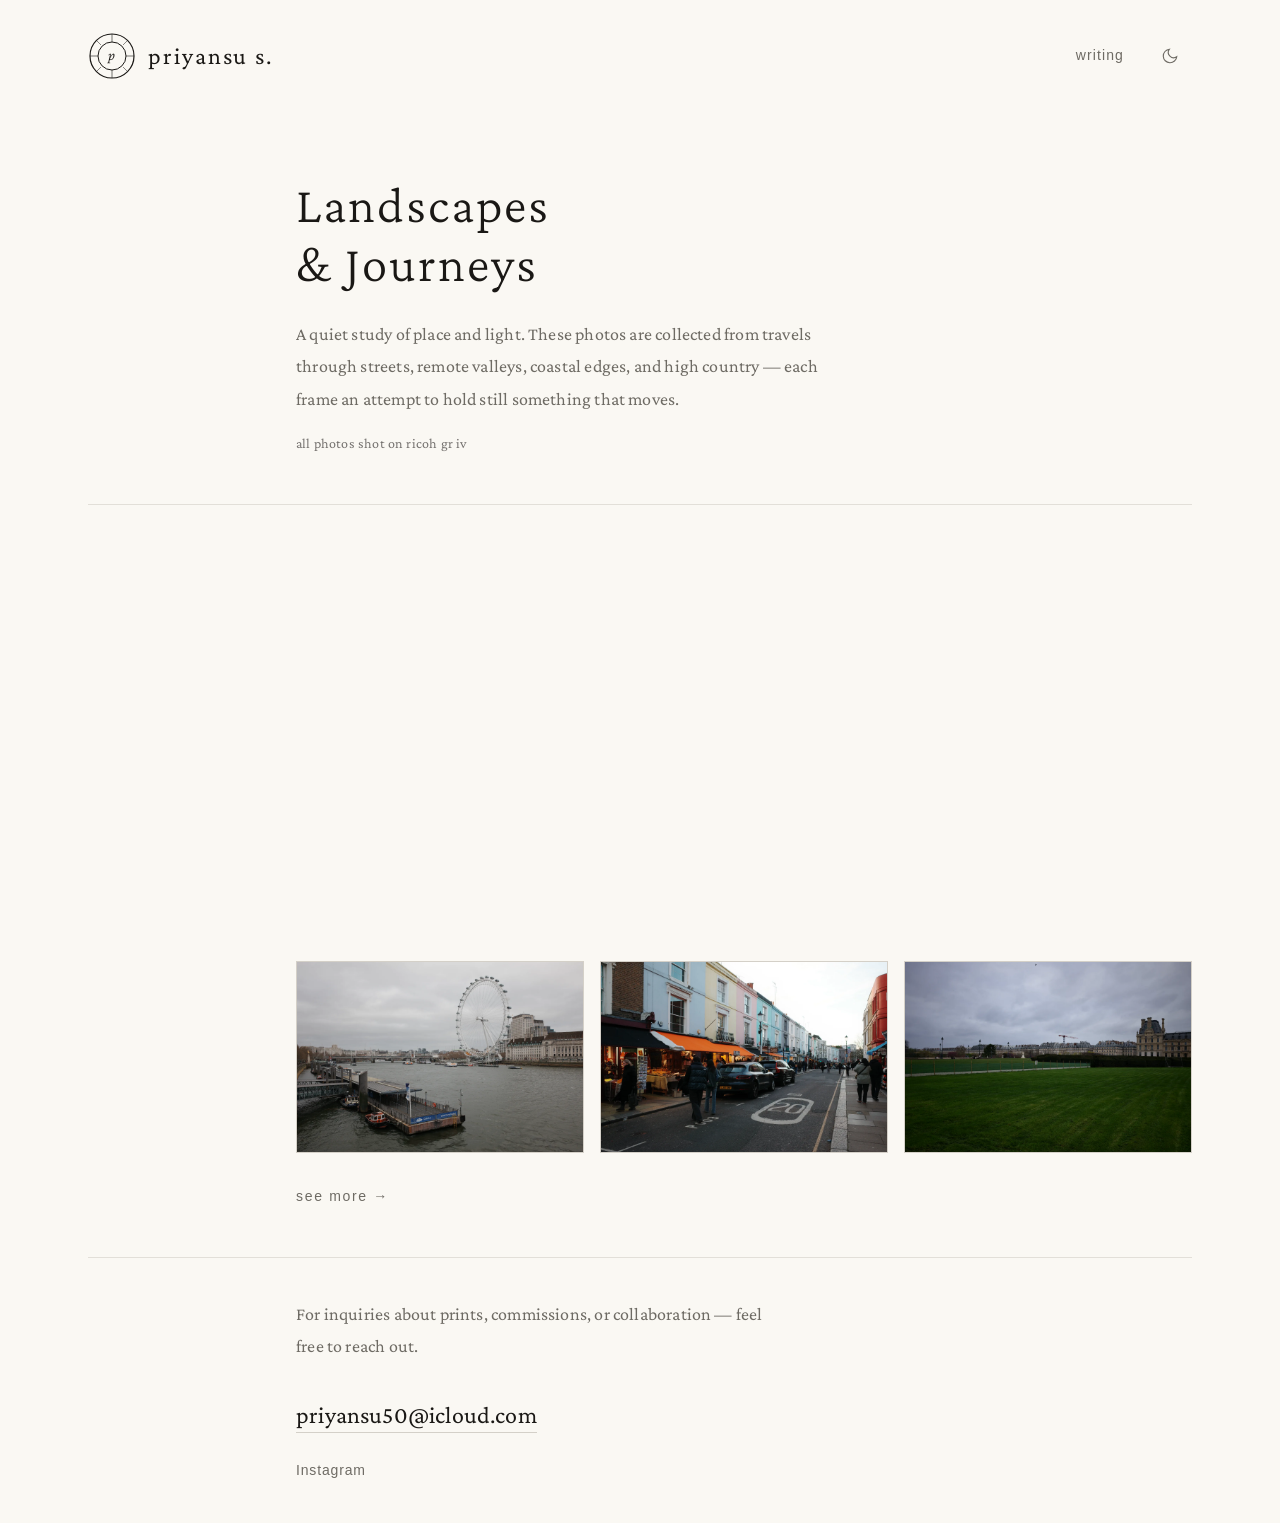
==== commit 47ef6595: "Add tegaki handwriting animation to logo wordmark (with correct font family)" ====
--- a/index.html
+++ b/index.html
@@ -72,8 +72,7 @@
           <!-- Center p -->
           <text x="24" y="28" text-anchor="middle" dominant-baseline="auto" font-family="'Crimson Pro', Georgia, serif" font-style="italic" font-size="15" font-weight="300" fill="currentColor" stroke="none">p</text>
         </svg>
-        <tegaki-renderer font="Parisienne" text="priyansu s." class="logo-wordmark logo-wordmark--tegaki" style="display:inline-block;"></tegaki-renderer>
-        <noscript><span class="logo-wordmark">priyansu s.</span></noscript>
+        <span class="logo-wordmark" id="logo-wordmark">priyansu s.</span>
       </a>
 
       <nav class="header-nav" aria-label="Primary">
@@ -202,10 +201,27 @@
 
   <script src="./app.js" defer></script>
   <script type="module">
-    import { registerTegakiElement, TegakiEngine } from 'https://esm.sh/tegaki@0.13.0/wc';
-    import parisienne from 'https://esm.sh/tegaki@0.13.0/fonts/parisienne';
-    TegakiEngine.registerBundle(parisienne);
-    registerTegakiElement();
+    (async function() {
+      try {
+        const { registerTegakiElement, TegakiEngine } = await import('https://esm.sh/tegaki@0.13.0/wc');
+        const fontModule = await import('https://esm.sh/tegaki@0.13.0/fonts/caveat');
+        const bundle = fontModule.default;
+        TegakiEngine.registerBundle(bundle);
+        registerTegakiElement();
+
+        const wordmark = document.getElementById('logo-wordmark');
+        if (!wordmark) return;
+
+        const el = document.createElement('tegaki-renderer');
+        el.setAttribute('font', bundle.family);
+        el.setAttribute('text', 'priyansu s.');
+        el.className = 'logo-wordmark logo-wordmark--tegaki';
+        wordmark.replaceWith(el);
+      } catch (e) {
+        // Fallback: keep the static text
+      }
+    })();
   </script>
+
 </body>
 </html>
--- a/style.css
+++ b/style.css
@@ -146,9 +146,9 @@
 }
 
 .logo-wordmark--tegaki {
-  font-size: clamp(1.3rem, 1rem + 1vw, 1.7rem);
-  color: var(--color-text);
-  --tegaki-color: var(--color-text);
+  display: inline-block;
+  font-size: var(--text-lg);
+  color: var(--color-text);
   vertical-align: middle;
 }
 
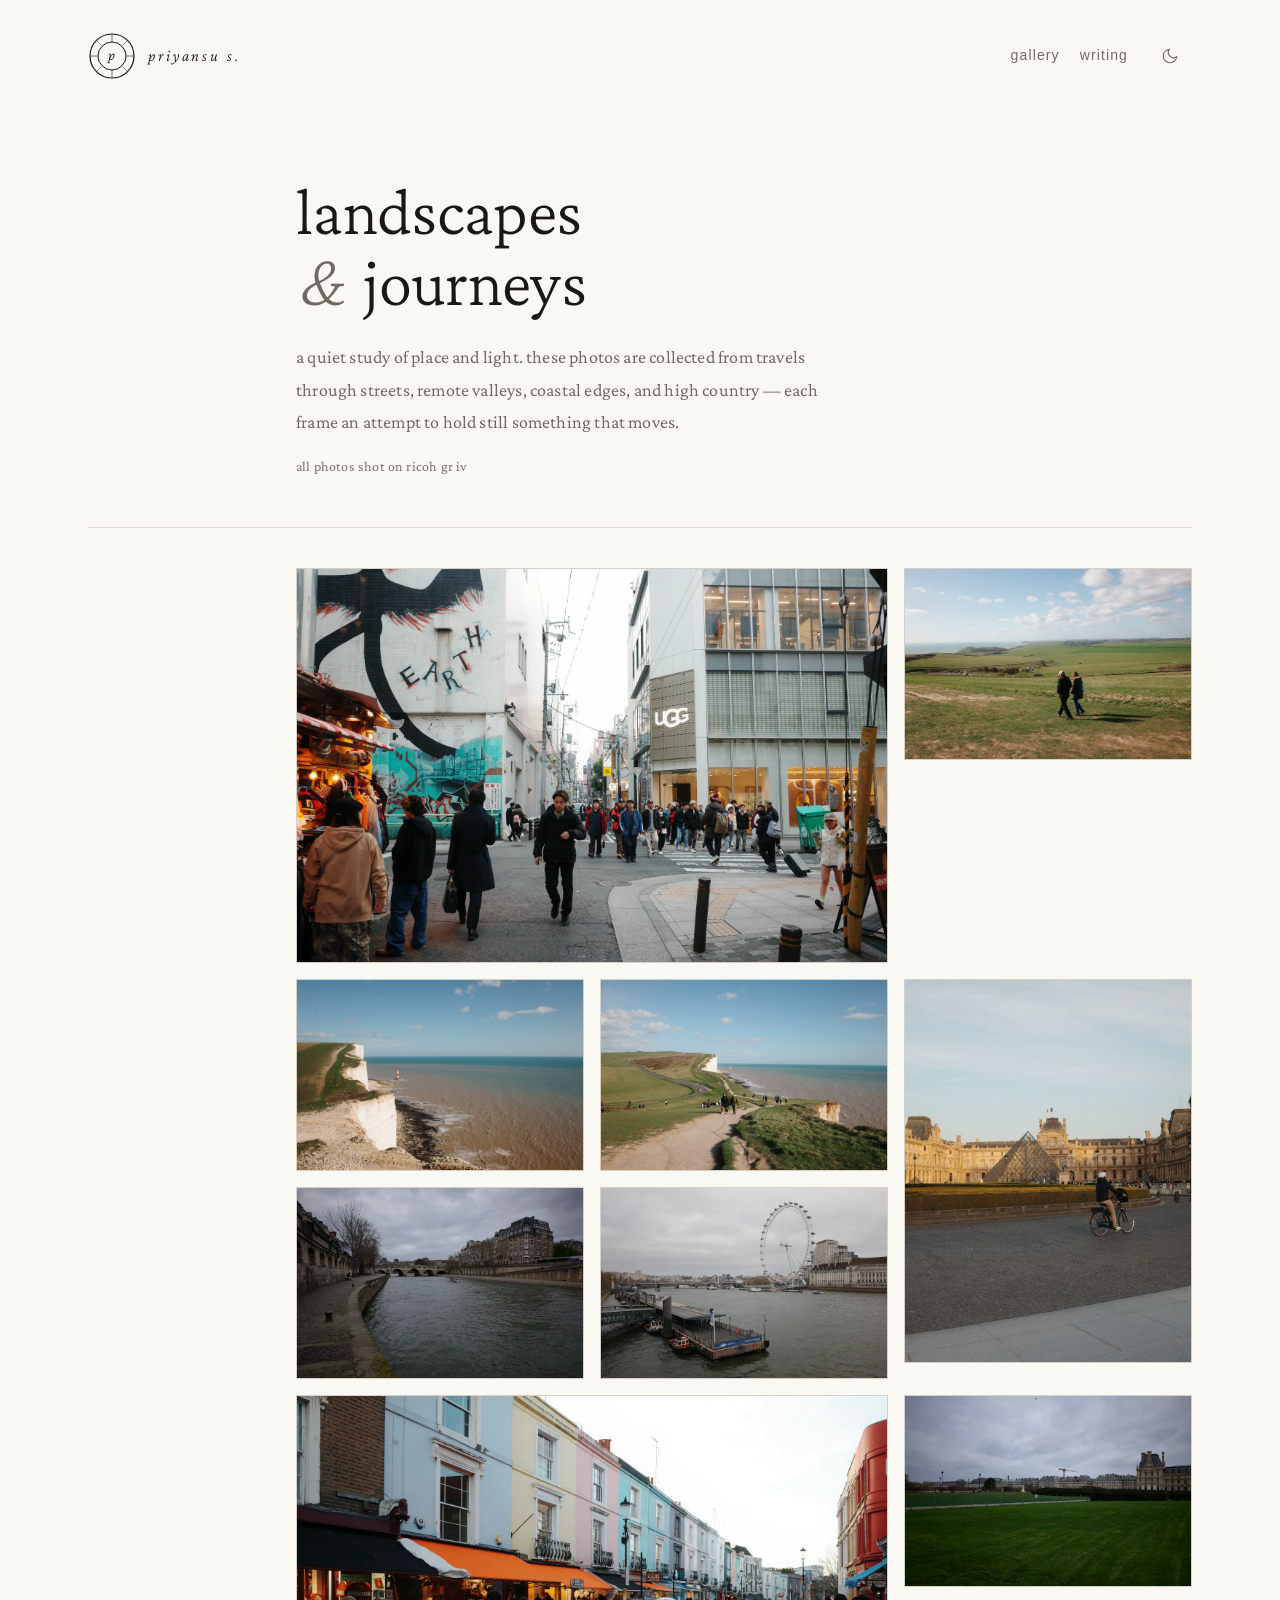
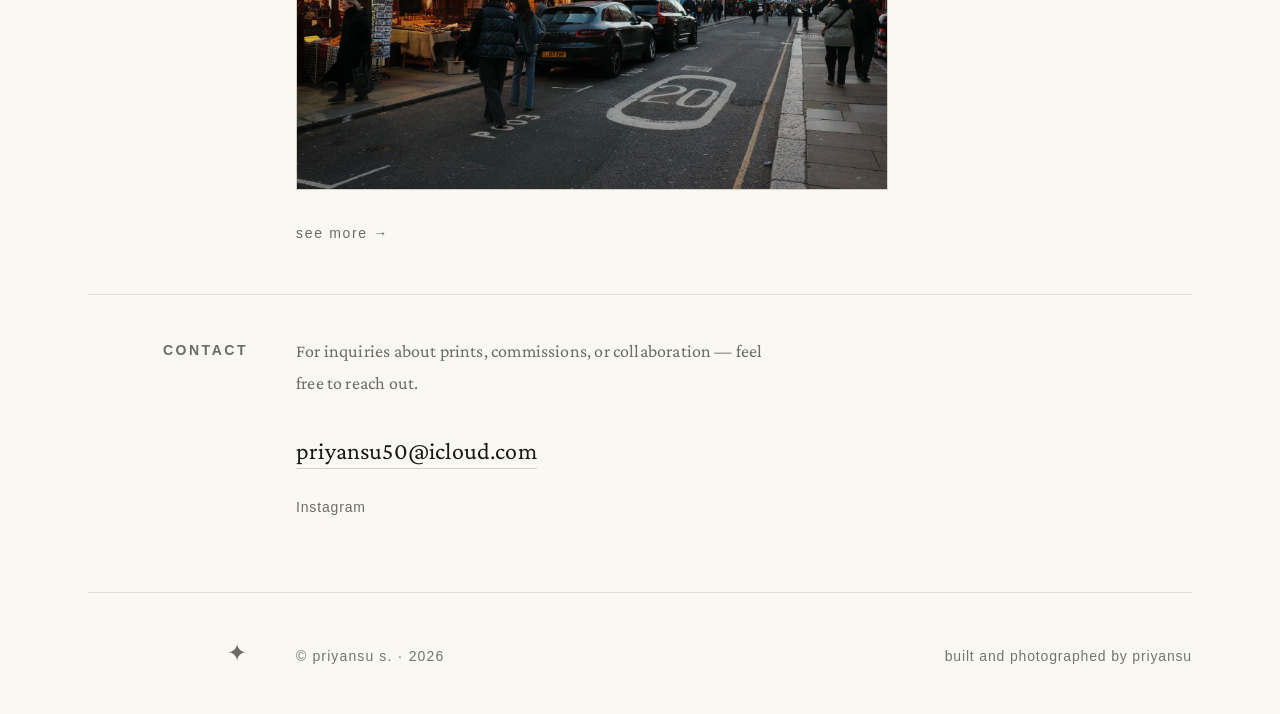
==== commit e2e58883: "Refine portfolio design" ====
--- a/index.html
+++ b/index.html
@@ -54,7 +54,7 @@
 
     <!-- ==================== HEADER ==================== -->
     <header class="site-header">
-      <a href="/" class="logo-link" aria-label="Home">
+      <a href="./index.html" class="logo-link" aria-label="Home">
         <!-- SVG Logo: Aperture/lens-inspired geometric mark -->
         <svg class="logo-svg" viewBox="0 0 48 48" fill="none" xmlns="http://www.w3.org/2000/svg" aria-hidden="true">
           <circle cx="24" cy="24" r="22" stroke="currentColor" stroke-width="1.2"/>
@@ -72,11 +72,12 @@
           <!-- Center p -->
           <text x="24" y="28" text-anchor="middle" dominant-baseline="auto" font-family="'Crimson Pro', Georgia, serif" font-style="italic" font-size="15" font-weight="300" fill="currentColor" stroke="none">p</text>
         </svg>
-        <span class="logo-wordmark" id="logo-wordmark">priyansu s.</span>
+        <span class="logo-wordmark">priyansu s.</span>
       </a>
 
       <nav class="header-nav" aria-label="Primary">
-        <a href="./blog" class="nav-link">writing</a>
+        <a href="./gallery/index.html" class="nav-link">gallery</a>
+        <a href="./blog/index.html" class="nav-link">writing</a>
         <button class="theme-toggle" data-theme-toggle aria-label="Switch to dark mode">
           <svg width="18" height="18" viewBox="0 0 24 24" fill="none" stroke="currentColor" stroke-width="1.5">
             <circle cx="12" cy="12" r="5"/>
@@ -93,9 +94,9 @@
       <section class="hero">
         <div class="hero-label" aria-hidden="true"></div>
         <div class="hero-content">
-          <h1>Landscapes<br>& Journeys</h1>
+          <h1>landscapes<br><em>&amp;</em> journeys</h1>
           <p>
-            A quiet study of place and light. These photos are collected
+            a quiet study of place and light. these photos are collected
             from travels through streets, remote valleys, coastal edges, and high country —
             each frame an attempt to hold still something that moves.
           </p>
@@ -106,60 +107,87 @@
       <!-- GALLERY -->
       <section class="section-row" id="gallery">
         <div class="section-label" aria-hidden="true"></div>
-        <div class="gallery-grid">
-
-          <div class="gallery-item reveal" data-lightbox>
-            <picture><source srcset="./assets/R0001320.webp" type="image/webp"><img src="./assets/R0001320.jpg" alt="osaka streets" loading="eager" fetchpriority="high" decoding="sync" width="1600" height="1067"></picture>
-            <div class="gallery-caption">osaka streets</div>
-          </div>
-
-          <div class="gallery-item reveal" data-lightbox>
-            <picture><source srcset="./assets/R0001838.webp" type="image/webp"><img src="./assets/R0001838.jpg" alt="South Downs" loading="lazy" decoding="async" width="1600" height="1067"></picture>
-            <div class="gallery-caption">south downs</div>
-          </div>
-
-          <div class="gallery-item reveal" data-lightbox>
-            <picture><source srcset="./assets/R0001848.webp" type="image/webp"><img src="./assets/R0001848.jpg" alt="Beachy Head" loading="lazy" decoding="async" width="1600" height="1067"></picture>
-            <div class="gallery-caption">beachy head</div>
-          </div>
-
-          <div class="gallery-item reveal" data-lightbox>
-            <picture><source srcset="./assets/R0001851.webp" type="image/webp"><img src="./assets/R0001851.jpg" alt="Seven Sisters" loading="lazy" decoding="async" width="1600" height="1067"></picture>
-            <div class="gallery-caption">seven sisters</div>
-          </div>
-
-          <div class="gallery-item reveal" data-lightbox>
-            <picture><source srcset="./assets/R0001999.webp" type="image/webp"><img src="./assets/R0001999.jpg" alt="Louvre" loading="lazy" decoding="async" width="1600" height="1067"></picture>
-            <div class="gallery-caption">louvre</div>
-          </div>
-
-          <div class="gallery-item reveal" data-lightbox>
-            <picture><source srcset="./assets/R0002069.webp" type="image/webp"><img src="./assets/R0002069.jpg" alt="Seine" loading="lazy" decoding="async" width="1600" height="1067"></picture>
-            <div class="gallery-caption">seine</div>
-          </div>
-
-          <div class="gallery-item reveal" data-lightbox>
-            <picture><source srcset="./assets/R0001739.webp" type="image/webp"><img src="./assets/R0001739.jpg" alt="london eye" loading="lazy" decoding="async" width="1600" height="1067"></picture>
-            <div class="gallery-caption">london eye</div>
-          </div>
-
-          <div class="gallery-item reveal" data-lightbox>
-            <picture><source srcset="./assets/R0001812.webp" type="image/webp"><img src="./assets/R0001812.jpg" alt="portobello road" loading="lazy" decoding="async" width="1600" height="1067"></picture>
-            <div class="gallery-caption">portobello road</div>
-          </div>
-
-          <div class="gallery-item reveal" data-lightbox>
-            <picture><source srcset="./assets/R0002077.webp" type="image/webp"><img src="./assets/R0002077.jpg" alt="tuileries" loading="lazy" decoding="async" width="1600" height="1067"></picture>
-            <div class="gallery-caption">tuileries</div>
-          </div>
-
-          <a href="./gallery" class="see-more-link">see more &rarr;</a>
+        <div class="gallery-grid gallery-grid--editorial">
+
+          <figure class="gallery-item gallery-item--wide reveal" data-lightbox>
+            <picture>
+              <source srcset="./assets/R0001320.webp" type="image/webp">
+              <img src="./assets/R0001320.jpg" alt="osaka streets" loading="eager" fetchpriority="high" decoding="sync" width="1600" height="1067">
+            </picture>
+            <figcaption class="gallery-caption"><span class="gallery-caption-num">01</span> osaka streets <span class="gallery-caption-loc">japan</span></figcaption>
+          </figure>
+
+          <figure class="gallery-item reveal" data-lightbox>
+            <picture>
+              <source srcset="./assets/R0001838.webp" type="image/webp">
+              <img src="./assets/R0001838.jpg" alt="south downs" loading="lazy" decoding="async" width="1600" height="1067">
+            </picture>
+            <figcaption class="gallery-caption"><span class="gallery-caption-num">02</span> south downs <span class="gallery-caption-loc">england</span></figcaption>
+          </figure>
+
+          <figure class="gallery-item reveal" data-lightbox>
+            <picture>
+              <source srcset="./assets/R0001848.webp" type="image/webp">
+              <img src="./assets/R0001848.jpg" alt="beachy head" loading="lazy" decoding="async" width="1600" height="1067">
+            </picture>
+            <figcaption class="gallery-caption"><span class="gallery-caption-num">03</span> beachy head <span class="gallery-caption-loc">england</span></figcaption>
+          </figure>
+
+          <figure class="gallery-item reveal" data-lightbox>
+            <picture>
+              <source srcset="./assets/R0001851.webp" type="image/webp">
+              <img src="./assets/R0001851.jpg" alt="seven sisters" loading="lazy" decoding="async" width="1600" height="1067">
+            </picture>
+            <figcaption class="gallery-caption"><span class="gallery-caption-num">04</span> seven sisters <span class="gallery-caption-loc">england</span></figcaption>
+          </figure>
+
+          <figure class="gallery-item gallery-item--tall reveal" data-lightbox>
+            <picture>
+              <source srcset="./assets/R0001999.webp" type="image/webp">
+              <img src="./assets/R0001999.jpg" alt="louvre" loading="lazy" decoding="async" width="1600" height="1067">
+            </picture>
+            <figcaption class="gallery-caption"><span class="gallery-caption-num">05</span> louvre <span class="gallery-caption-loc">paris</span></figcaption>
+          </figure>
+
+          <figure class="gallery-item reveal" data-lightbox>
+            <picture>
+              <source srcset="./assets/R0002069.webp" type="image/webp">
+              <img src="./assets/R0002069.jpg" alt="seine" loading="lazy" decoding="async" width="1600" height="1067">
+            </picture>
+            <figcaption class="gallery-caption"><span class="gallery-caption-num">06</span> seine <span class="gallery-caption-loc">paris</span></figcaption>
+          </figure>
+
+          <figure class="gallery-item reveal" data-lightbox>
+            <picture>
+              <source srcset="./assets/R0001739.webp" type="image/webp">
+              <img src="./assets/R0001739.jpg" alt="london eye" loading="lazy" decoding="async" width="1600" height="1067">
+            </picture>
+            <figcaption class="gallery-caption"><span class="gallery-caption-num">07</span> london eye <span class="gallery-caption-loc">london</span></figcaption>
+          </figure>
+
+          <figure class="gallery-item gallery-item--wide reveal" data-lightbox>
+            <picture>
+              <source srcset="./assets/R0001812.webp" type="image/webp">
+              <img src="./assets/R0001812.jpg" alt="portobello road" loading="lazy" decoding="async" width="1600" height="1067">
+            </picture>
+            <figcaption class="gallery-caption"><span class="gallery-caption-num">08</span> portobello road <span class="gallery-caption-loc">london</span></figcaption>
+          </figure>
+
+          <figure class="gallery-item reveal" data-lightbox>
+            <picture>
+              <source srcset="./assets/R0002077.webp" type="image/webp">
+              <img src="./assets/R0002077.jpg" alt="tuileries" loading="lazy" decoding="async" width="1600" height="1067">
+            </picture>
+            <figcaption class="gallery-caption"><span class="gallery-caption-num">09</span> tuileries <span class="gallery-caption-loc">paris</span></figcaption>
+          </figure>
+
+          <a href="./gallery/index.html" class="see-more-link">see more &rarr;</a>
         </div>
       </section>
 
       <!-- CONTACT -->
       <section class="section-row" id="contact">
-        <div class="section-label" aria-hidden="true"></div>
+        <div class="section-label">contact</div>
         <div class="contact-content">
           <p>
             For inquiries about prints, commissions, or collaboration — feel free to reach out.
@@ -175,6 +203,19 @@
     </main>
 
     <!-- ==================== FOOTER ==================== -->
+    <footer class="site-footer">
+      <div class="footer-rail" aria-hidden="true">✦</div>
+      <div class="footer-content">
+        <div class="footer-line">
+          <span>© priyansu s.</span>
+          <span class="dot" aria-hidden="true">·</span>
+          <span>2026</span>
+        </div>
+        <div class="footer-colophon">
+          built and photographed by priyansu
+        </div>
+      </div>
+    </footer>
 
   </div>
 
@@ -200,28 +241,5 @@
   </div>
 
   <script src="./app.js" defer></script>
-  <script type="module">
-    (async function() {
-      try {
-        const { registerTegakiElement, TegakiEngine } = await import('https://esm.sh/tegaki@0.13.0/wc');
-        const fontModule = await import('https://esm.sh/tegaki@0.13.0/fonts/caveat');
-        const bundle = fontModule.default;
-        TegakiEngine.registerBundle(bundle);
-        registerTegakiElement();
-
-        const wordmark = document.getElementById('logo-wordmark');
-        if (!wordmark) return;
-
-        const el = document.createElement('tegaki-renderer');
-        el.setAttribute('font', bundle.family);
-        el.setAttribute('text', 'priyansu s.');
-        el.className = 'logo-wordmark logo-wordmark--tegaki';
-        wordmark.replaceWith(el);
-      } catch (e) {
-        // Fallback: keep the static text
-      }
-    })();
-  </script>
-
 </body>
 </html>
--- a/style.css
+++ b/style.css
@@ -59,8 +59,8 @@
   --color-text:        #d5d3ce;
   --color-text-muted:  #8a8882;
   --color-text-faint:  #777471;
-  --color-accent:      #c2929a;
-  --color-accent-hover:#d4a8af;
+  --color-accent:      #d4b896;
+  --color-accent-hover:#e3cba9;
   --color-border:      #3d3c38;
   --color-divider:     #2a2926;
 }
@@ -72,8 +72,8 @@
     --color-text:        #d5d3ce;
     --color-text-muted:  #8a8882;
     --color-text-faint:  #777471;
-    --color-accent:      #c2929a;
-    --color-accent-hover:#d4a8af;
+    --color-accent:      #d4b896;
+    --color-accent-hover:#e3cba9;
     --color-border:      #3d3c38;
     --color-divider:     #2a2926;
   }
@@ -119,6 +119,7 @@
   gap: var(--space-3);
   text-decoration: none;
   color: var(--color-text);
+  min-width: 0;
 }
 
 .logo-svg {
@@ -139,23 +140,31 @@
 
 .logo-wordmark {
   font-family: var(--font-display);
-  font-size: var(--text-lg);
-  font-weight: 400;
-  letter-spacing: 0.08em;
+  font-size: var(--text-sm);
+  font-style: italic;
+  font-weight: 300;
+  letter-spacing: 0.18em;
   text-transform: lowercase;
+  white-space: nowrap;
 }
 
 .logo-wordmark--tegaki {
   display: inline-block;
+  min-width: 7rem;
+  color: var(--color-text);
   font-size: var(--text-lg);
-  color: var(--color-text);
+  line-height: 1;
+  letter-spacing: 0;
+  text-transform: none;
   vertical-align: middle;
 }
 
 .header-nav {
   display: flex;
   align-items: center;
-  gap: var(--space-6);
+  flex-wrap: wrap;
+  justify-content: flex-end;
+  gap: var(--space-3) var(--space-5);
 }
 
 .nav-link {
@@ -184,8 +193,17 @@
   color: var(--color-text);
 }
 
-.nav-link:hover::after {
+.nav-link:hover::after,
+.nav-link[aria-current="page"]::after {
   width: 100%;
+}
+
+.nav-link[aria-current="page"] {
+  color: var(--color-text);
+}
+
+.nav-link--back {
+  color: var(--color-text);
 }
 
 .theme-toggle {
@@ -196,10 +214,35 @@
   display: flex;
   align-items: center;
   justify-content: center;
+  position: relative;
+}
+
+.theme-toggle svg {
+  transition: transform 500ms cubic-bezier(0.16, 1, 0.3, 1),
+              opacity 300ms ease-out;
 }
 
 .theme-toggle:hover {
   color: var(--color-text);
+}
+
+.theme-toggle:hover svg {
+  transform: rotate(15deg);
+}
+
+.theme-toggle:active svg {
+  transform: rotate(45deg) scale(0.85);
+  transition-duration: 120ms;
+}
+
+.theme-toggle.toggling svg {
+  animation: toggle-spin 500ms cubic-bezier(0.16, 1, 0.3, 1);
+}
+
+@keyframes toggle-spin {
+  0%   { transform: rotate(0deg) scale(1); opacity: 1; }
+  40%  { transform: rotate(180deg) scale(0.6); opacity: 0.3; }
+  100% { transform: rotate(360deg) scale(1); opacity: 1; }
 }
 
 /* ============================================================
@@ -231,20 +274,31 @@
 }
 
 @media (min-width: 768px) {
-  .hero-label {
-    text-align: right;
-    padding-top: 0.35em;
-  }
-}
-
+  .hero-label { text-align: right; padding-top: 0.35em; }
+}
+
+/* lowercase headline, italic ampersand accent, scaled up on desktop */
 .hero-content h1 {
   font-family: var(--font-display);
-  font-size: var(--text-2xl);
+  font-size: var(--text-2xl);   /* mobile / default */
   font-weight: 300;
-  line-height: 1.15;
-  letter-spacing: 0.04em;
+  line-height: 1.05;
+  letter-spacing: -0.01em;
   color: var(--color-text);
   margin-bottom: var(--space-6);
+}
+
+@media (min-width: 768px) {
+  .hero-content h1 {
+    font-size: var(--text-3xl);   /* desktop bump */
+  }
+}
+
+.hero-content h1 em {
+  font-style: italic;
+  font-weight: 200;
+  color: var(--color-text-muted);
+  padding-inline: 0.08em;
 }
 
 .hero-content p {
@@ -296,13 +350,28 @@
 
 .gallery-grid {
   display: grid;
-  grid-template-columns: repeat(2, 1fr);
   gap: var(--space-4);
-}
-
-@media (min-width: 1024px) {
+  grid-template-columns: 1fr;
+}
+
+@media (min-width: 640px) {
   .gallery-grid {
-    grid-template-columns: repeat(3, 1fr);
+    grid-template-columns: repeat(2, 1fr);
+  }
+
+  .gallery-grid--editorial .gallery-item {
+    grid-column: span 1;
+  }
+
+  .gallery-grid--editorial .gallery-item--wide {
+    grid-column: span 2;
+  }
+}
+
+@media (min-width: 960px) {
+  .gallery-grid--editorial {
+    grid-template-columns: repeat(6, 1fr);
+    grid-auto-flow: dense;
   }
 }
 
@@ -313,8 +382,20 @@
   background: var(--color-surface);
   border: 1px solid var(--color-border);
   cursor: pointer;
-}
-
+  grid-column: 1 / -1;
+}
+
+@media (min-width: 960px) {
+  .gallery-grid--editorial .gallery-item        { grid-column: span 2; }
+  .gallery-grid--editorial .gallery-item--wide  { grid-column: span 4; aspect-ratio: 3 / 2; }
+  .gallery-grid--editorial .gallery-item--tall  { grid-column: span 2; grid-row: span 2; aspect-ratio: 3 / 4; }
+}
+
+.gallery-item picture {
+  display: block;
+  width: 100%;
+  height: 100%;
+}
 
 .gallery-item img {
   width: 100%;
@@ -360,9 +441,11 @@
   color: #f0ede6;
   font-family: var(--font-label);
   font-size: var(--text-xs);
-  letter-spacing: 0.08em;
-  text-transform: none;
+  letter-spacing: 0.05em;
   font-weight: 500;
+  display: flex;
+  align-items: baseline;
+  gap: var(--space-2);
   opacity: 0;
   transform: translateY(4px);
   transition: opacity 300ms var(--ease-out), transform 300ms var(--ease-out);
@@ -371,6 +454,21 @@
 .gallery-item:hover .gallery-caption {
   opacity: 1;
   transform: translateY(0);
+}
+
+.gallery-caption-num {
+  font-family: var(--font-display);
+  font-style: italic;
+  font-size: var(--text-sm);
+  opacity: 0.85;
+  letter-spacing: 0;
+}
+
+.gallery-caption-loc {
+  margin-left: auto;
+  opacity: 0.7;
+  font-size: 0.72rem;
+  letter-spacing: 0.08em;
 }
 
 /* Always show captions on touch devices */
@@ -492,6 +590,66 @@
   color: var(--color-text);
 }
 
+
+/* ============================================================
+   FOOTER
+   ============================================================ */
+
+.site-footer {
+  display: grid;
+  gap: var(--space-6);
+  padding-block: var(--space-10);
+  border-top: 1px solid var(--color-divider);
+  margin-top: var(--space-8);
+  font-family: var(--font-label);
+  font-size: var(--text-xs);
+  color: var(--color-text-faint);
+  letter-spacing: 0.08em;
+}
+
+@media (min-width: 768px) {
+  .site-footer {
+    grid-template-columns: 160px 1fr;
+    gap: var(--space-12);
+    align-items: baseline;
+  }
+}
+
+.footer-rail {
+  font-family: var(--font-display);
+  color: var(--color-text-muted);
+  font-size: var(--text-lg);
+  text-align: left;
+}
+
+@media (min-width: 768px) {
+  .footer-rail { text-align: right; }
+}
+
+.footer-content {
+  display: flex;
+  justify-content: space-between;
+  flex-wrap: wrap;
+  gap: var(--space-4);
+}
+
+.footer-line {
+  display: flex;
+  align-items: center;
+}
+
+.footer-colophon {
+  color: var(--color-text-faint);
+  font-family: var(--font-label);
+  letter-spacing: 0.06em;
+  font-size: var(--text-xs);
+}
+
+/* shared utility used by the footer's middle dot */
+.dot {
+  color: var(--color-text-faint);
+  padding-inline: 0.4em;
+}
 
 
 /* ============================================================
@@ -576,27 +734,26 @@
 }
 
 /* ============================================================
-   SCROLL REVEALS — CSS-only, opacity-based (no layout shift)
+   REVEALS — keep content visible while images finish loading
    ============================================================ */
 
 .reveal {
   opacity: 1;
 }
 
-@supports (animation-timeline: scroll()) {
-  .reveal {
-    opacity: 0;
-    animation: reveal-fade linear both;
-    animation-timeline: view();
-    animation-range: entry 0% entry 80%;
-  }
-}
-
-@keyframes reveal-fade {
-  to { opacity: 1; }
-}
-
-/* Stagger delays for gallery items */
+@media (min-width: 960px) {
+  @supports (animation-timeline: scroll()) {
+    .reveal {
+      opacity: 0;
+      animation: reveal-fade linear both;
+      animation-timeline: view();
+      animation-range: entry 0% entry 80%;
+    }
+  }
+}
+
+@keyframes reveal-fade { to { opacity: 1; } }
+
 .gallery-item:nth-child(2) { animation-delay: 60ms; }
 .gallery-item:nth-child(3) { animation-delay: 120ms; }
 .gallery-item:nth-child(4) { animation-delay: 180ms; }
@@ -621,22 +778,31 @@
    ============================================================ */
 
 @media (max-width: 639px) {
-  .hero-content h1 {
-    font-size: clamp(1.75rem, 1.2rem + 2.5vw, 2.5rem);
-  }
-
   .site-header {
     padding-block: var(--space-6);
   }
 
   .logo-wordmark {
-    font-size: var(--text-base);
+    display: none;
+  }
+
+  .header-nav {
+    gap: var(--space-2) var(--space-4);
   }
 
   .section-row {
     padding-block: var(--space-8);
   }
 
+  .footer-content {
+    flex-direction: column;
+    align-items: flex-start;
+  }
+
+  .footer-line {
+    flex-wrap: wrap;
+  }
+
   .featured-image {
     aspect-ratio: 16 / 9;
   }
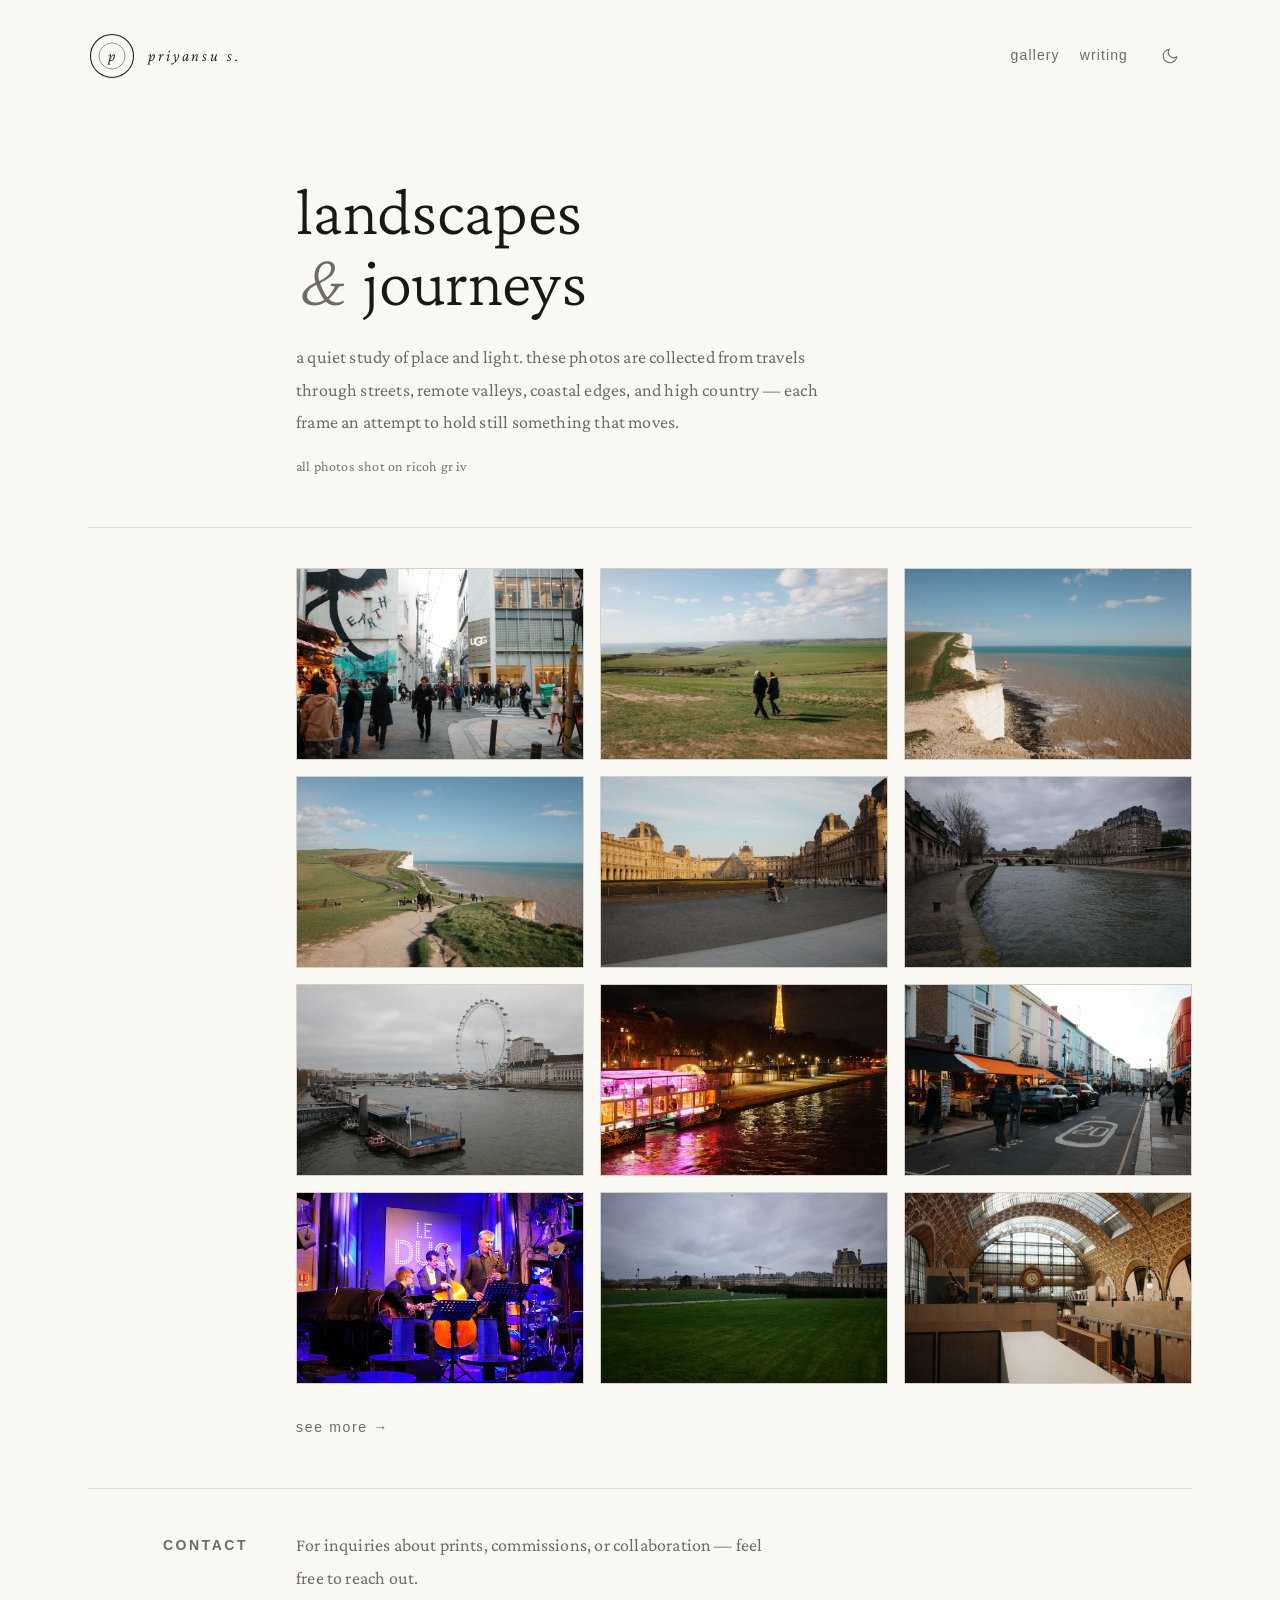
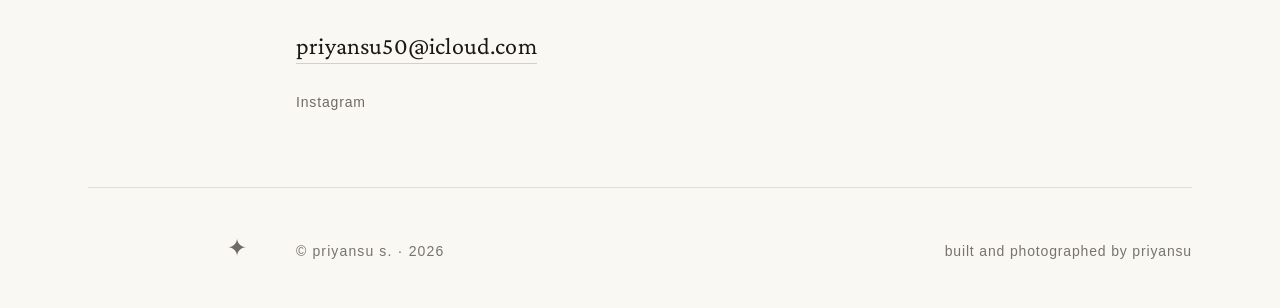
==== commit 0c838585: "Update portfolio gallery" ====
--- a/index.html
+++ b/index.html
@@ -57,20 +57,9 @@
       <a href="./index.html" class="logo-link" aria-label="Home">
         <!-- SVG Logo: Aperture/lens-inspired geometric mark -->
         <svg class="logo-svg" viewBox="0 0 48 48" fill="none" xmlns="http://www.w3.org/2000/svg" aria-hidden="true">
-          <circle cx="24" cy="24" r="22" stroke="currentColor" stroke-width="1.2"/>
-          <circle cx="24" cy="24" r="14" stroke="currentColor" stroke-width="1"/>
-          <!-- Aperture blades -->
-          <line x1="24" y1="2" x2="24" y2="10" stroke="currentColor" stroke-width="0.6"/>
-          <line x1="24" y1="38" x2="24" y2="46" stroke="currentColor" stroke-width="0.6"/>
-          <line x1="2" y1="24" x2="10" y2="24" stroke="currentColor" stroke-width="0.6"/>
-          <line x1="38" y1="24" x2="46" y2="24" stroke="currentColor" stroke-width="0.6"/>
-          <!-- Diagonal ticks -->
-          <line x1="8.3" y1="8.3" x2="13" y2="13" stroke="currentColor" stroke-width="0.5"/>
-          <line x1="35" y1="35" x2="39.7" y2="39.7" stroke="currentColor" stroke-width="0.5"/>
-          <line x1="39.7" y1="8.3" x2="35" y2="13" stroke="currentColor" stroke-width="0.5"/>
-          <line x1="13" y1="35" x2="8.3" y2="39.7" stroke="currentColor" stroke-width="0.5"/>
-          <!-- Center p -->
-          <text x="24" y="28" text-anchor="middle" dominant-baseline="auto" font-family="'Crimson Pro', Georgia, serif" font-style="italic" font-size="15" font-weight="300" fill="currentColor" stroke="none">p</text>
+          <circle cx="24" cy="24" r="21.5" stroke="currentColor" stroke-width="1.05"/>
+          <circle cx="24" cy="24" r="13" stroke="currentColor" stroke-width="0.75" opacity="0.55"/>
+          <text x="24" y="29" text-anchor="middle" dominant-baseline="auto" font-family="'Crimson Pro', Georgia, serif" font-style="italic" font-size="16" font-weight="300" fill="currentColor" stroke="none">p</text>
         </svg>
         <span class="logo-wordmark">priyansu s.</span>
       </a>
@@ -109,7 +98,7 @@
         <div class="section-label" aria-hidden="true"></div>
         <div class="gallery-grid gallery-grid--editorial">
 
-          <figure class="gallery-item gallery-item--wide reveal" data-lightbox>
+          <figure class="gallery-item reveal" data-lightbox>
             <picture>
               <source srcset="./assets/R0001320.webp" type="image/webp">
               <img src="./assets/R0001320.jpg" alt="osaka streets" loading="eager" fetchpriority="high" decoding="sync" width="1600" height="1067">
@@ -120,7 +109,7 @@
           <figure class="gallery-item reveal" data-lightbox>
             <picture>
               <source srcset="./assets/R0001838.webp" type="image/webp">
-              <img src="./assets/R0001838.jpg" alt="south downs" loading="lazy" decoding="async" width="1600" height="1067">
+              <img src="./assets/R0001838.jpg" alt="south downs" loading="eager" decoding="async" width="1600" height="1067">
             </picture>
             <figcaption class="gallery-caption"><span class="gallery-caption-num">02</span> south downs <span class="gallery-caption-loc">england</span></figcaption>
           </figure>
@@ -128,7 +117,7 @@
           <figure class="gallery-item reveal" data-lightbox>
             <picture>
               <source srcset="./assets/R0001848.webp" type="image/webp">
-              <img src="./assets/R0001848.jpg" alt="beachy head" loading="lazy" decoding="async" width="1600" height="1067">
+              <img src="./assets/R0001848.jpg" alt="beachy head" loading="eager" decoding="async" width="1600" height="1067">
             </picture>
             <figcaption class="gallery-caption"><span class="gallery-caption-num">03</span> beachy head <span class="gallery-caption-loc">england</span></figcaption>
           </figure>
@@ -136,15 +125,15 @@
           <figure class="gallery-item reveal" data-lightbox>
             <picture>
               <source srcset="./assets/R0001851.webp" type="image/webp">
-              <img src="./assets/R0001851.jpg" alt="seven sisters" loading="lazy" decoding="async" width="1600" height="1067">
+              <img src="./assets/R0001851.jpg" alt="seven sisters" loading="eager" decoding="async" width="1600" height="1067">
             </picture>
             <figcaption class="gallery-caption"><span class="gallery-caption-num">04</span> seven sisters <span class="gallery-caption-loc">england</span></figcaption>
           </figure>
 
-          <figure class="gallery-item gallery-item--tall reveal" data-lightbox>
+          <figure class="gallery-item reveal" data-lightbox>
             <picture>
               <source srcset="./assets/R0001999.webp" type="image/webp">
-              <img src="./assets/R0001999.jpg" alt="louvre" loading="lazy" decoding="async" width="1600" height="1067">
+              <img src="./assets/R0001999.jpg" alt="louvre" loading="eager" decoding="async" width="1600" height="1067">
             </picture>
             <figcaption class="gallery-caption"><span class="gallery-caption-num">05</span> louvre <span class="gallery-caption-loc">paris</span></figcaption>
           </figure>
@@ -152,7 +141,7 @@
           <figure class="gallery-item reveal" data-lightbox>
             <picture>
               <source srcset="./assets/R0002069.webp" type="image/webp">
-              <img src="./assets/R0002069.jpg" alt="seine" loading="lazy" decoding="async" width="1600" height="1067">
+              <img src="./assets/R0002069.jpg" alt="seine" loading="eager" decoding="async" width="1600" height="1067">
             </picture>
             <figcaption class="gallery-caption"><span class="gallery-caption-num">06</span> seine <span class="gallery-caption-loc">paris</span></figcaption>
           </figure>
@@ -160,25 +149,49 @@
           <figure class="gallery-item reveal" data-lightbox>
             <picture>
               <source srcset="./assets/R0001739.webp" type="image/webp">
-              <img src="./assets/R0001739.jpg" alt="london eye" loading="lazy" decoding="async" width="1600" height="1067">
+              <img src="./assets/R0001739.jpg" alt="london eye" loading="eager" decoding="async" width="1600" height="1067">
             </picture>
             <figcaption class="gallery-caption"><span class="gallery-caption-num">07</span> london eye <span class="gallery-caption-loc">london</span></figcaption>
           </figure>
 
-          <figure class="gallery-item gallery-item--wide reveal" data-lightbox>
+          <figure class="gallery-item reveal" data-lightbox>
+            <picture>
+              <source srcset="./assets/R0002017.webp" type="image/webp">
+              <img src="./assets/R0002017.jpg" alt="paris at night" loading="eager" decoding="async" width="897" height="1345">
+            </picture>
+            <figcaption class="gallery-caption"><span class="gallery-caption-num">08</span> paris at night <span class="gallery-caption-loc">paris</span></figcaption>
+          </figure>
+
+          <figure class="gallery-item reveal" data-lightbox>
             <picture>
               <source srcset="./assets/R0001812.webp" type="image/webp">
-              <img src="./assets/R0001812.jpg" alt="portobello road" loading="lazy" decoding="async" width="1600" height="1067">
-            </picture>
-            <figcaption class="gallery-caption"><span class="gallery-caption-num">08</span> portobello road <span class="gallery-caption-loc">london</span></figcaption>
+              <img src="./assets/R0001812.jpg" alt="portobello road" loading="eager" decoding="async" width="1600" height="1067">
+            </picture>
+            <figcaption class="gallery-caption"><span class="gallery-caption-num">09</span> portobello road <span class="gallery-caption-loc">london</span></figcaption>
+          </figure>
+
+          <figure class="gallery-item reveal" data-lightbox>
+            <picture>
+              <source srcset="./assets/R0002108.webp" type="image/webp">
+              <img src="./assets/R0002108.jpg" alt="le duc" loading="eager" decoding="async" width="897" height="1345">
+            </picture>
+            <figcaption class="gallery-caption"><span class="gallery-caption-num">10</span> le duc <span class="gallery-caption-loc">paris</span></figcaption>
           </figure>
 
           <figure class="gallery-item reveal" data-lightbox>
             <picture>
               <source srcset="./assets/R0002077.webp" type="image/webp">
-              <img src="./assets/R0002077.jpg" alt="tuileries" loading="lazy" decoding="async" width="1600" height="1067">
-            </picture>
-            <figcaption class="gallery-caption"><span class="gallery-caption-num">09</span> tuileries <span class="gallery-caption-loc">paris</span></figcaption>
+              <img src="./assets/R0002077.jpg" alt="tuileries" loading="eager" decoding="async" width="1600" height="1067">
+            </picture>
+            <figcaption class="gallery-caption"><span class="gallery-caption-num">11</span> tuileries <span class="gallery-caption-loc">paris</span></figcaption>
+          </figure>
+
+          <figure class="gallery-item reveal" data-lightbox>
+            <picture>
+              <source srcset="./assets/R0001944.webp" type="image/webp">
+              <img src="./assets/R0001944.jpg" alt="mus&eacute;e d'orsay" loading="eager" decoding="async" width="1600" height="1067">
+            </picture>
+            <figcaption class="gallery-caption"><span class="gallery-caption-num">12</span> mus&eacute;e d'orsay <span class="gallery-caption-loc">paris</span></figcaption>
           </figure>
 
           <a href="./gallery/index.html" class="see-more-link">see more &rarr;</a>
--- a/style.css
+++ b/style.css
@@ -345,7 +345,7 @@
 }
 
 /* ============================================================
-   GALLERY — Grid of placeholder image slots
+   GALLERY - editorial mixed-weight grid
    ============================================================ */
 
 .gallery-grid {
@@ -356,22 +356,18 @@
 
 @media (min-width: 640px) {
   .gallery-grid {
-    grid-template-columns: repeat(2, 1fr);
+    grid-template-columns: repeat(2, minmax(0, 1fr));
   }
 
   .gallery-grid--editorial .gallery-item {
-    grid-column: span 1;
-  }
-
-  .gallery-grid--editorial .gallery-item--wide {
-    grid-column: span 2;
+    grid-column: auto;
   }
 }
 
 @media (min-width: 960px) {
   .gallery-grid--editorial {
-    grid-template-columns: repeat(6, 1fr);
-    grid-auto-flow: dense;
+    grid-template-columns: repeat(3, minmax(0, 1fr));
+    grid-auto-flow: row;
   }
 }
 
@@ -386,9 +382,11 @@
 }
 
 @media (min-width: 960px) {
-  .gallery-grid--editorial .gallery-item        { grid-column: span 2; }
-  .gallery-grid--editorial .gallery-item--wide  { grid-column: span 4; aspect-ratio: 3 / 2; }
-  .gallery-grid--editorial .gallery-item--tall  { grid-column: span 2; grid-row: span 2; aspect-ratio: 3 / 4; }
+  .gallery-grid--editorial .gallery-item {
+    grid-column: auto;
+    grid-row: auto;
+    aspect-ratio: 3 / 2;
+  }
 }
 
 .gallery-item picture {
@@ -762,6 +760,14 @@
 .gallery-item:nth-child(7) { animation-delay: 360ms; }
 .gallery-item:nth-child(8) { animation-delay: 420ms; }
 .gallery-item:nth-child(9) { animation-delay: 480ms; }
+.gallery-item:nth-child(10) { animation-delay: 540ms; }
+.gallery-item:nth-child(11) { animation-delay: 600ms; }
+.gallery-item:nth-child(12) { animation-delay: 660ms; }
+
+.gallery-grid--editorial .reveal {
+  opacity: 1;
+  animation: none;
+}
 
 /* ============================================================
    DECORATIVE — Oxidist star bullets
